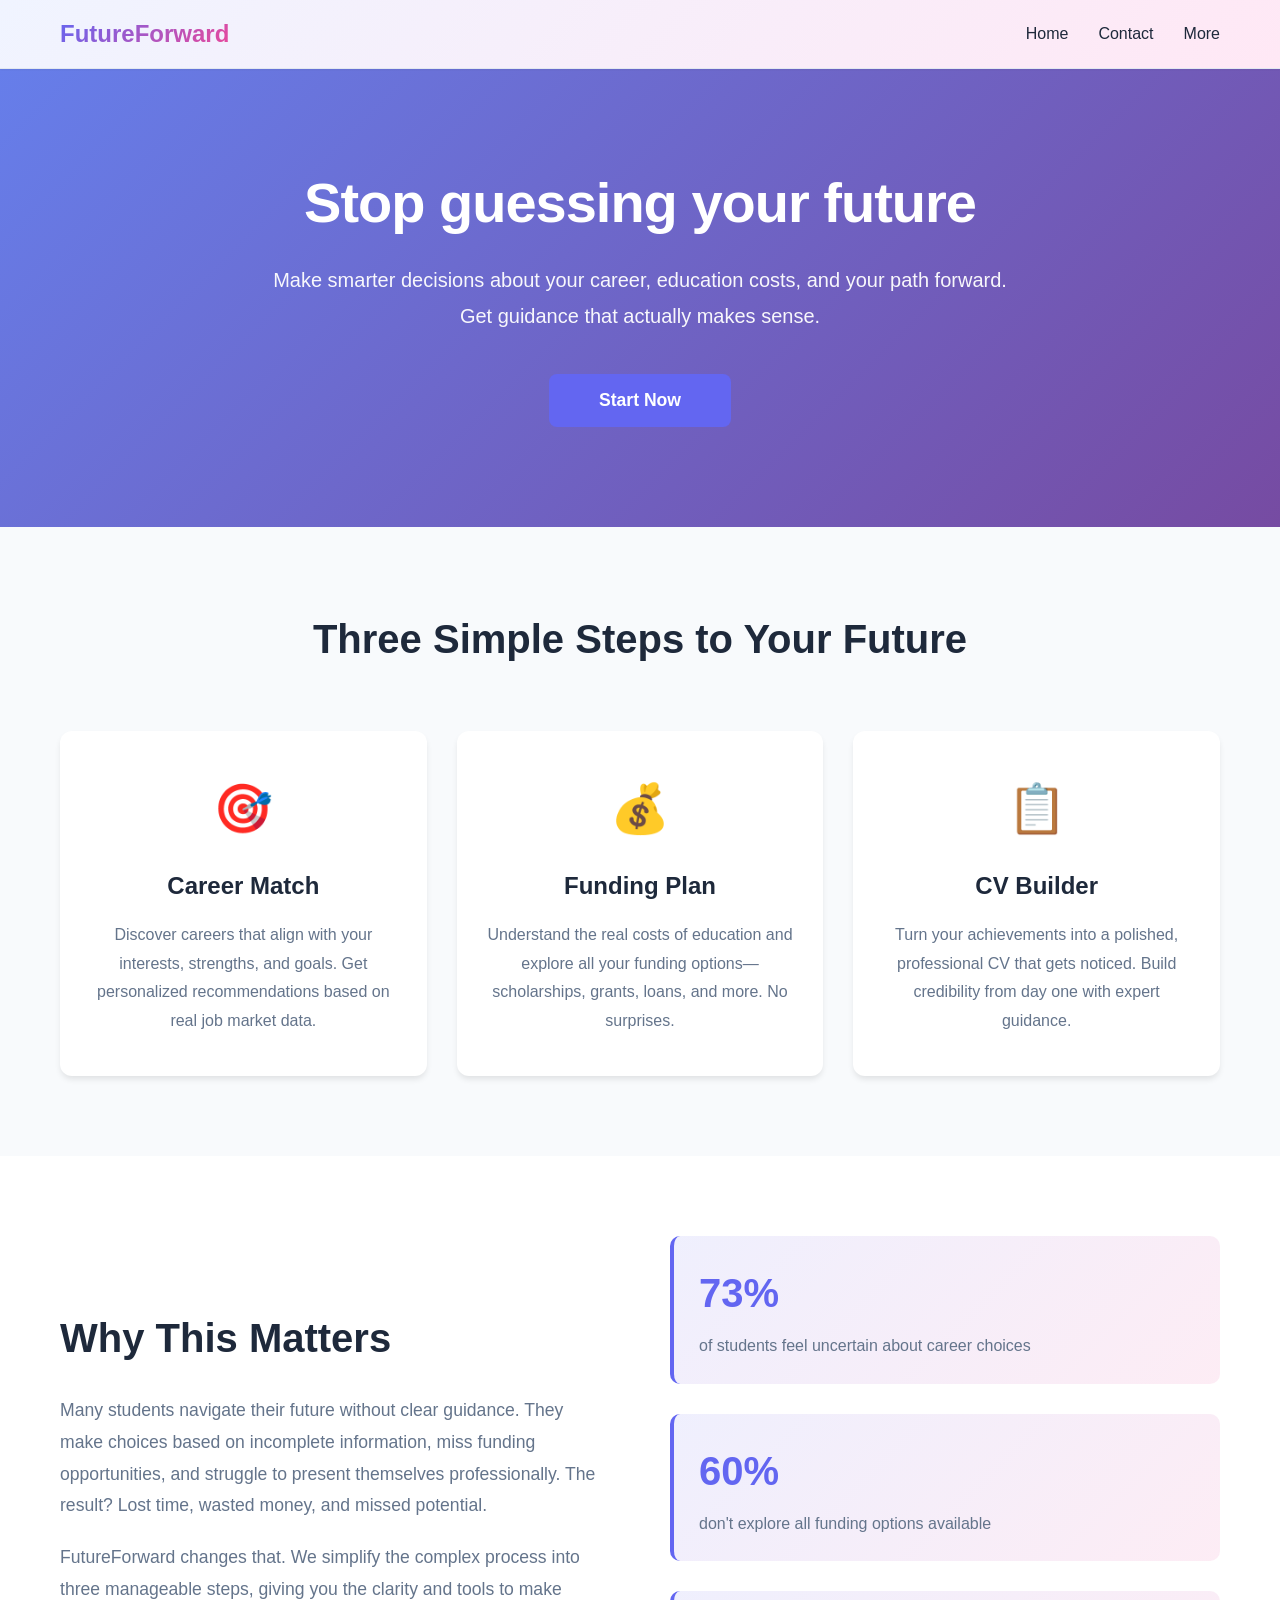
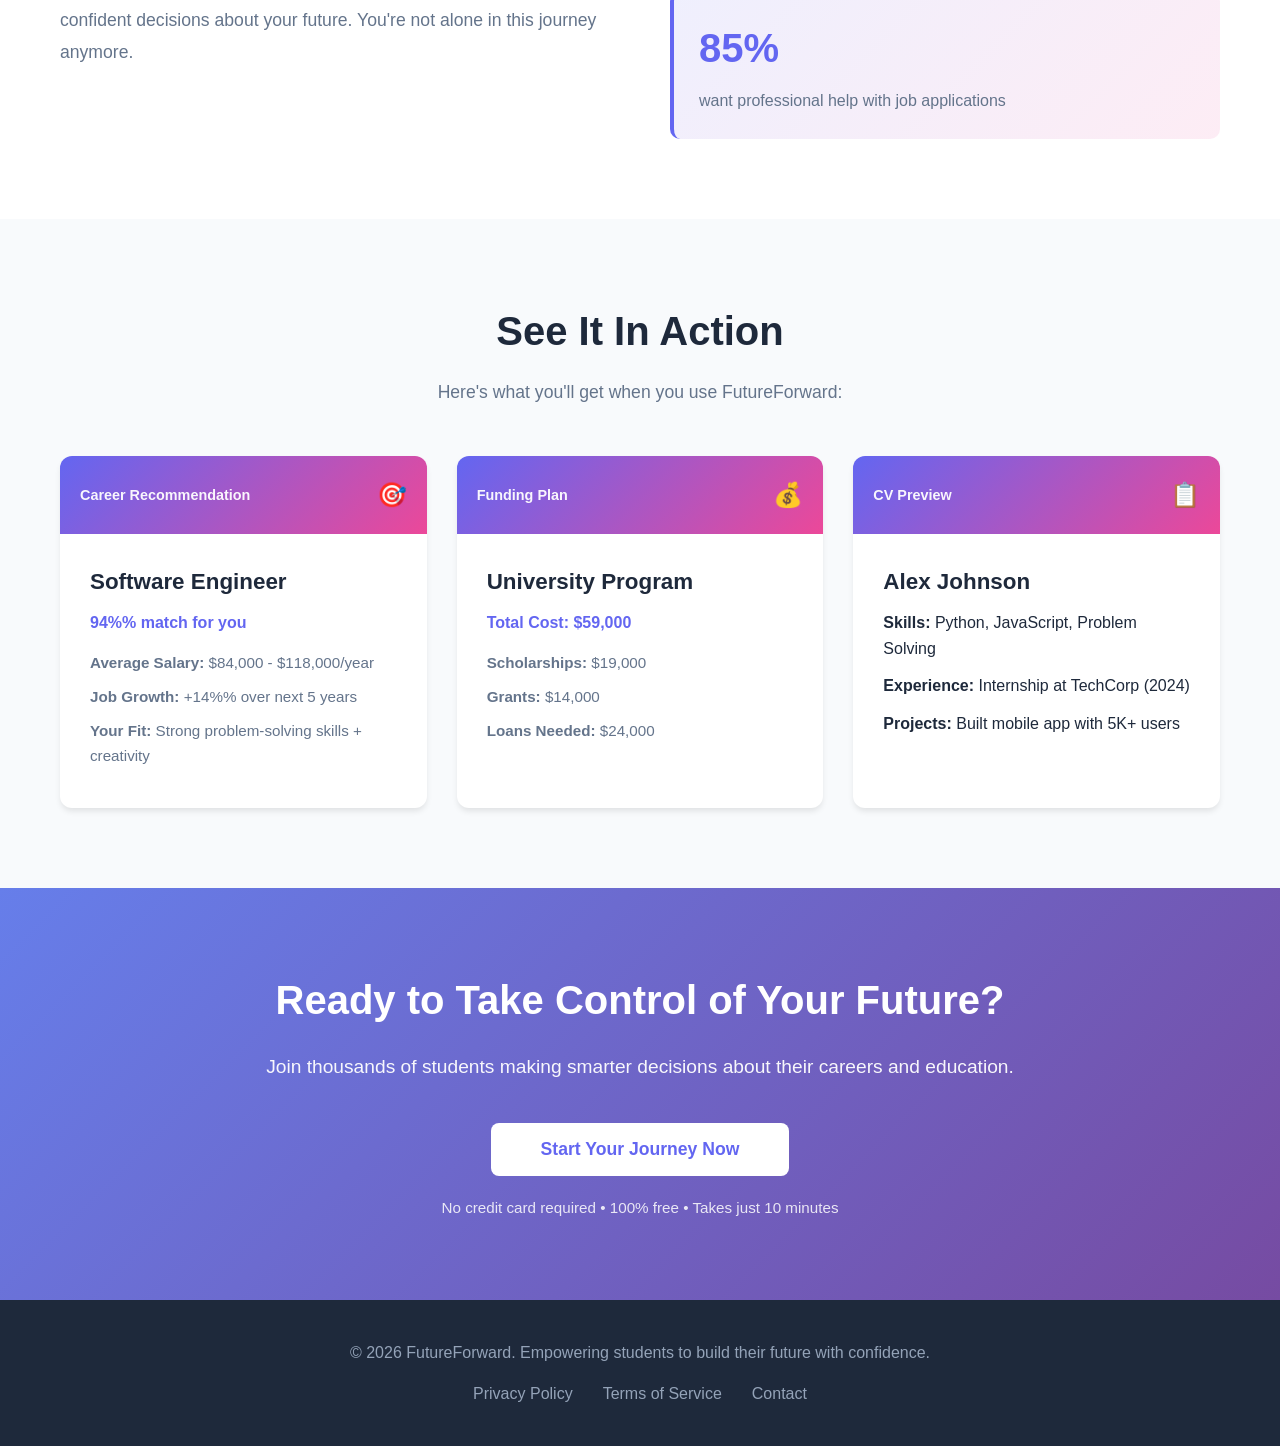
==== index.html @ 67ddbe56 "initial commit" ====
<!DOCTYPE html>
<html lang="en">
<head>
    <meta charset="UTF-8">
    <meta name="viewport" content="width=device-width, initial-scale=1.0">
    <title>FutureForward - Your Path to Success</title>
    <link rel="stylesheet" href="style.css">
</head>
<body>
    <!-- Navigation -->
    <nav class="navbar">
        <div class="container">
            <div class="logo"><a href="index.html" style="text-decoration: none; color: inherit;">FutureForward</a></div>
            <ul class="nav-links">
                <li><a href="index.html">Home</a></li>
                <li><a href="contact.html">Contact</a></li>
                <li class="nav-dropdown">
                    <button class="dropdown-toggle">More</button>
                    <div class="dropdown-menu">
                        <a href="privacy.html">Privacy Policy</a>
                        <a href="terms.html">Terms of Service</a>
                    </div>
                </li>
            </ul>
        </div>
    </nav>

    <!-- Hero Section -->
    <section class="hero">
        <div class="container hero-content">
            <h1 class="headline">Stop guessing your future</h1>
            <p class="subheadline">Make smarter decisions about your career, education costs, and your path forward. Get guidance that actually makes sense.</p>
            <button class="btn btn-primary btn-large" onclick="window.location.href='app.html'">Start Now</button>
        </div>
    </section>

    <!-- Features Section -->
    <section id="features" class="features">
        <div class="container">
            <h2>Three Simple Steps to Your Future</h2>
            <div class="features-grid">
                <!-- Career Match -->
                <div class="feature-card">
                    <div class="feature-icon">🎯</div>
                    <h3>Career Match</h3>
                    <p>Discover careers that align with your interests, strengths, and goals. Get personalized recommendations based on real job market data.</p>
                </div>

                <!-- Funding Plan -->
                <div class="feature-card">
                    <div class="feature-icon">💰</div>
                    <h3>Funding Plan</h3>
                    <p>Understand the real costs of education and explore all your funding options—scholarships, grants, loans, and more. No surprises.</p>
                </div>

                <!-- CV Builder -->
                <div class="feature-card">
                    <div class="feature-icon">📋</div>
                    <h3>CV Builder</h3>
                    <p>Turn your achievements into a polished, professional CV that gets noticed. Build credibility from day one with expert guidance.</p>
                </div>
            </div>
        </div>
    </section>

    <!-- Why It Matters Section -->
    <section class="why-matters">
        <div class="container">
            <div class="why-content">
                <h2>Why This Matters</h2>
                <p class="why-description">Many students navigate their future without clear guidance. They make choices based on incomplete information, miss funding opportunities, and struggle to present themselves professionally. The result? Lost time, wasted money, and missed potential.</p>
                <p class="why-solution">FutureForward changes that. We simplify the complex process into three manageable steps, giving you the clarity and tools to make confident decisions about your future. You're not alone in this journey anymore.</p>
            </div>
            <div class="why-stats">
                <div class="stat">
                    <div class="stat-number" data-target="73">0%</div>
                    <div class="stat-label">of students feel uncertain about career choices</div>
                </div>
                <div class="stat">
                    <div class="stat-number" data-target="60">0%</div>
                    <div class="stat-label">don't explore all funding options available</div>
                </div>
                <div class="stat">
                    <div class="stat-number" data-target="85">0%</div>
                    <div class="stat-label">want professional help with job applications</div>
                </div>
            </div>
        </div>
    </section>

    <!-- Demo Section -->
    <section id="demo" class="demo">
        <div class="container">
            <h2>See It In Action</h2>
            <p class="demo-intro">Here's what you'll get when you use FutureForward:</p>
            
            <div class="demo-grid">
                <!-- Career Demo -->
                <div class="demo-card">
                    <div class="demo-header">
                        <span class="demo-label">Career Recommendation</span>
                        <span class="demo-icon">🎯</span>
                    </div>
                    <div class="demo-content">
                        <h4>Software Engineer</h4>
                        <p class="demo-match"><span class="counter" data-target="95" data-type="percent">0</span>% match for you</p>
                        <div class="demo-details">
                            <p><strong>Average Salary:</strong> $<span class="counter" data-target="85" data-type="currency">0</span>,000 - $<span class="counter" data-target="120" data-type="currency">0</span>,000/year</p>
                            <p><strong>Job Growth:</strong> +<span class="counter" data-target="15" data-type="percent">0</span>% over next 5 years</p>
                            <p><strong>Your Fit:</strong> Strong problem-solving skills + creativity</p>
                        </div>
                    </div>
                </div>

                <!-- Funding Demo -->
                <div class="demo-card">
                    <div class="demo-header">
                        <span class="demo-label">Funding Plan</span>
                        <span class="demo-icon">💰</span>
                    </div>
                    <div class="demo-content">
                        <h4>University Program</h4>
                        <p class="demo-cost">Total Cost: $<span class="counter" data-target="60" data-type="currency-k">0</span>,000</p>
                        <div class="demo-details">
                            <p><strong>Scholarships:</strong> $<span class="counter" data-target="20" data-type="currency-k">0</span>,000</p>
                            <p><strong>Grants:</strong> $<span class="counter" data-target="15" data-type="currency-k">0</span>,000</p>
                            <p><strong>Loans Needed:</strong> $<span class="counter" data-target="25" data-type="currency-k">0</span>,000</p>
                        </div>
                    </div>
                </div>

                <!-- CV Demo -->
                <div class="demo-card">
                    <div class="demo-header">
                        <span class="demo-label">CV Preview</span>
                        <span class="demo-icon">📋</span>
                    </div>
                    <div class="demo-content">
                        <h4 class="cv-name">Alex Johnson</h4>
                        <p class="cv-section"><strong>Skills:</strong> Python, JavaScript, Problem Solving</p>
                        <p class="cv-section"><strong>Experience:</strong> Internship at TechCorp (2024)</p>
                        <p class="cv-section"><strong>Projects:</strong> Built mobile app with 5K+ users</p>
                    </div>
                </div>
            </div>
        </div>
    </section>

    <!-- Final CTA Section -->
    <section id="cta" class="final-cta">
        <div class="container">
            <h2>Ready to Take Control of Your Future?</h2>
            <p>Join thousands of students making smarter decisions about their careers and education.</p>
            <button class="btn btn-primary btn-large" onclick="window.location.href='app.html'">Start Your Journey Now</button>
            <p class="cta-subtext">No credit card required • 100% free • Takes just 10 minutes</p>
        </div>
    </section>

    <!-- Footer -->
    <footer class="footer">
        <div class="container">
            <p>&copy; 2026 FutureForward. Empowering students to build their future with confidence.</p>
            <div class="footer-links">
                <a href="privacy.html">Privacy Policy</a>
                <a href="terms.html">Terms of Service</a>
                <a href="contact.html">Contact</a>
            </div>
        </div>
    </footer>

    <script src="script.js"></script>
</body>
</html>
---- style.css ----
/* ============================================
   VARIABLES & GLOBAL STYLES
   ============================================ */

:root {
    --primary-color: #6366f1;
    --primary-dark: #4f46e5;
    --secondary-color: #ec4899;
    --accent-color: #f59e0b;
    --background-light: #f8fafc;
    --background-white: #ffffff;
    --text-dark: #1e293b;
    --text-gray: #64748b;
    --text-light: #94a3b8;
    --border-color: #e2e8f0;
    --shadow-sm: 0 1px 2px 0 rgba(0, 0, 0, 0.05);
    --shadow-md: 0 4px 6px -1px rgba(0, 0, 0, 0.1);
    --shadow-lg: 0 10px 15px -3px rgba(0, 0, 0, 0.1);
    --transition: all 0.3s cubic-bezier(0.4, 0, 0.2, 1);
}

* {
    margin: 0;
    padding: 0;
    box-sizing: border-box;
}

html {
    scroll-behavior: smooth;
}

body {
    font-family: 'Segoe UI', Tahoma, Geneva, Verdana, sans-serif;
    background-color: var(--background-white);
    color: var(--text-dark);
    line-height: 1.6;
    font-size: 16px;
}

/* ============================================
   CONTAINER
   ============================================ */

.container {
    max-width: 1200px;
    margin: 0 auto;
    padding: 0 20px;
}

/* ============================================
   NAVIGATION BAR
   ============================================ */

.navbar {
    position: sticky;
    top: 0;
    background: linear-gradient(135deg, #f0f4ff 0%, #ffe8f5 100%);
    border-bottom: 1px solid var(--border-color);
    box-shadow: var(--shadow-sm);
    z-index: 100;
}

.navbar .container {
    display: flex;
    justify-content: space-between;
    align-items: center;
    padding: 15px 20px;
}

.logo {
    font-size: 24px;
    font-weight: 700;
    background: linear-gradient(135deg, var(--primary-color), var(--secondary-color));
    -webkit-background-clip: text;
    -webkit-text-fill-color: transparent;
    background-clip: text;
}

.logo a {
    text-decoration: none;
    color: inherit;
}

.nav-links {
    display: flex;
    list-style: none;
    gap: 30px;
    align-items: center;
}

.nav-links a {
    text-decoration: none;
    color: var(--text-dark);
    font-weight: 500;
    transition: var(--transition);
}

.nav-links a:hover {
    color: var(--primary-color);
}

.nav-dropdown {
    position: relative;
}

.dropdown-toggle {
    background: none;
    border: none;
    color: var(--text-dark);
    font-weight: 500;
    cursor: pointer;
    font-size: 1rem;
    padding: 0;
    transition: var(--transition);
    font-family: inherit;
    text-decoration: none;
}

.dropdown-toggle:hover {
    color: var(--primary-color);
}

.dropdown-menu {
    position: absolute;
    top: 100%;
    left: 50%;
    transform: translateX(-50%) translateY(0);
    background: var(--background-white);
    border: 1px solid var(--border-color);
    border-radius: 8px;
    box-shadow: var(--shadow-lg);
    min-width: 200px;
    opacity: 0;
    visibility: hidden;
    transform: translateX(-50%) translateY(-10px);
    transition: var(--transition);
    z-index: 1000;
    margin-top: 8px;
}

.nav-dropdown.active .dropdown-menu {
    opacity: 1;
    visibility: visible;
    transform: translateX(-50%) translateY(0);
}

.dropdown-menu a {
    display: block;
    padding: 12px 20px;
    color: var(--text-dark);
    text-decoration: none;
    transition: var(--transition);
    border-bottom: 1px solid var(--border-color);
}

.dropdown-menu a:last-child {
    border-bottom: none;
}

.dropdown-menu a:hover {
    background-color: var(--background-light);
    color: var(--primary-color);
    padding-left: 24px;
}

@media (max-width: 768px) {
    .dropdown-menu {
        min-width: 180px;
    }
}

.nav-cta {
    background-color: var(--primary-color) !important;
    color: white !important;
    padding: 8px 20px !important;
    border-radius: 6px;
    font-weight: 600;
}

.nav-cta:hover {
    background-color: var(--primary-dark) !important;
    color: white !important;
}

@media (max-width: 768px) {
    .nav-links {
        gap: 15px;
    }

    .nav-links a {
        font-size: 14px;
    }
}

/* ============================================
   HERO SECTION
   ============================================ */

.hero {
    background: linear-gradient(135deg, #667eea 0%, #764ba2 100%);
    color: white;
    padding: 100px 20px;
    text-align: center;
}

.hero-content {
    max-width: 800px;
    margin: 0 auto;
}

.headline {
    font-size: 3.5rem;
    font-weight: 800;
    line-height: 1.2;
    margin-bottom: 25px;
    letter-spacing: -1px;
}

.subheadline {
    font-size: 1.25rem;
    line-height: 1.8;
    margin-bottom: 40px;
    opacity: 0.95;
}

@media (max-width: 768px) {
    .hero {
        padding: 60px 20px;
    }

    .headline {
        font-size: 2.5rem;
    }

    .subheadline {
        font-size: 1.1rem;
    }
}

/* ============================================
   BUTTONS
   ============================================ */

.btn {
    display: inline-block;
    padding: 12px 30px;
    border: none;
    border-radius: 8px;
    font-size: 1rem;
    font-weight: 600;
    cursor: pointer;
    transition: var(--transition);
    text-decoration: none;
}

.btn-primary {
    background-color: var(--primary-color);
    color: white;
}

.btn-primary:hover {
    background-color: var(--primary-dark);
    transform: translateY(-2px);
    box-shadow: var(--shadow-lg);
}

.btn-large {
    padding: 16px 50px;
    font-size: 1.1rem;
}

/* ============================================
   FEATURES SECTION
   ============================================ */

.features {
    padding: 80px 20px;
    background-color: var(--background-light);
}

.features h2 {
    font-size: 2.5rem;
    text-align: center;
    margin-bottom: 60px;
    color: var(--text-dark);
}

.features-grid {
    display: grid;
    grid-template-columns: repeat(auto-fit, minmax(320px, 1fr));
    gap: 30px;
}

.feature-card {
    background: var(--background-white);
    padding: 40px 30px;
    border-radius: 12px;
    box-shadow: var(--shadow-md);
    text-align: center;
    transition: var(--transition);
}

.feature-card:hover {
    transform: translateY(-8px);
    box-shadow: var(--shadow-lg);
}

.feature-icon {
    font-size: 3rem;
    margin-bottom: 20px;
    display: block;
}

.feature-card h3 {
    font-size: 1.5rem;
    margin-bottom: 15px;
    color: var(--text-dark);
}

.feature-card p {
    color: var(--text-gray);
    line-height: 1.8;
    font-size: 1rem;
}

@media (max-width: 768px) {
    .features h2 {
        font-size: 2rem;
    }

    .features-grid {
        gap: 20px;
    }

    .feature-card {
        padding: 30px 20px;
    }
}

/* ============================================
   WHY IT MATTERS SECTION
   ============================================ */

.why-matters {
    padding: 80px 20px;
    background-color: var(--background-white);
}

.why-matters .container {
    display: grid;
    grid-template-columns: 1fr 1fr;
    gap: 60px;
    align-items: center;
}

.why-matters h2 {
    font-size: 2.5rem;
    margin-bottom: 25px;
    color: var(--text-dark);
}

.why-description {
    font-size: 1.1rem;
    color: var(--text-gray);
    line-height: 1.8;
    margin-bottom: 20px;
}

.why-solution {
    font-size: 1.1rem;
    color: var(--text-gray);
    line-height: 1.8;
    margin-bottom: 0;
}

.why-stats {
    display: grid;
    gap: 30px;
}

.stat {
    padding: 25px;
    background: linear-gradient(135deg, rgba(99, 102, 241, 0.1), rgba(236, 72, 153, 0.1));
    border-radius: 10px;
    border-left: 4px solid var(--primary-color);
}

.stat-number {
    display: block;
    font-size: 2.5rem;
    font-weight: 800;
    color: var(--primary-color);
    margin-bottom: 8px;
}

.stat-label {
    display: block;
    font-size: 1rem;
    color: var(--text-gray);
}

@media (max-width: 768px) {
    .why-matters .container {
        grid-template-columns: 1fr;
        gap: 40px;
    }

    .why-matters h2 {
        font-size: 2rem;
    }

    .why-description,
    .why-solution {
        font-size: 1rem;
    }
}

/* ============================================
   DEMO SECTION
   ============================================ */

.demo {
    padding: 80px 20px;
    background-color: var(--background-light);
}

.demo h2 {
    font-size: 2.5rem;
    text-align: center;
    margin-bottom: 15px;
    color: var(--text-dark);
}

.demo-intro {
    text-align: center;
    color: var(--text-gray);
    font-size: 1.1rem;
    margin-bottom: 50px;
}

.demo-grid {
    display: grid;
    grid-template-columns: repeat(auto-fit, minmax(300px, 1fr));
    gap: 30px;
    margin-top: 40px;
}

.demo-card {
    background: var(--background-white);
    border-radius: 12px;
    overflow: hidden;
    box-shadow: var(--shadow-md);
    transition: var(--transition);
}

.demo-card:hover {
    transform: translateY(-8px);
    box-shadow: var(--shadow-lg);
}

.demo-header {
    background: linear-gradient(135deg, var(--primary-color), var(--secondary-color));
    color: white;
    padding: 20px;
    display: flex;
    justify-content: space-between;
    align-items: center;
}

.demo-label {
    font-weight: 600;
    font-size: 0.9rem;
    opacity: 0.95;
}

.demo-icon {
    font-size: 1.5rem;
}

.demo-content {
    padding: 30px;
}

.demo-content h4 {
    font-size: 1.4rem;
    margin-bottom: 10px;
    color: var(--text-dark);
}

.demo-match,
.demo-cost {
    color: var(--primary-color);
    font-weight: 600;
    margin-bottom: 15px;
    font-size: 1rem;
}

.demo-details p {
    color: var(--text-gray);
    margin-bottom: 10px;
    font-size: 0.95rem;
    line-height: 1.6;
}

.cv-name {
    font-size: 1.3rem;
    margin-bottom: 15px;
}

.cv-section {
    margin-bottom: 12px;
}

@media (max-width: 768px) {
    .demo h2 {
        font-size: 2rem;
    }

    .demo-grid {
        gap: 20px;
    }

    .demo-content {
        padding: 20px;
    }
}

/* ============================================
   FINAL CTA SECTION
   ============================================ */

.final-cta {
    background: linear-gradient(135deg, #667eea 0%, #764ba2 100%);
    color: white;
    padding: 80px 20px;
    text-align: center;
}

.final-cta h2 {
    font-size: 2.5rem;
    margin-bottom: 20px;
    font-weight: 800;
}

.final-cta > .container > p:not(.cta-subtext) {
    font-size: 1.2rem;
    margin-bottom: 40px;
    opacity: 0.95;
}

.cta-subtext {
    margin-top: 20px;
    opacity: 0.85;
    font-size: 0.95rem;
}

.final-cta .btn-primary {
    background-color: white;
    color: var(--primary-color);
}

.final-cta .btn-primary:hover {
    background-color: var(--background-light);
    transform: translateY(-2px);
    box-shadow: var(--shadow-lg);
}

@media (max-width: 768px) {
    .final-cta {
        padding: 60px 20px;
    }

    .final-cta h2 {
        font-size: 2rem;
    }

    .final-cta > .container > p:not(.cta-subtext) {
        font-size: 1.1rem;
    }
}

/* ============================================
   FOOTER
   ============================================ */

.footer {
    background-color: var(--text-dark);
    color: var(--text-light);
    padding: 40px 20px;
    text-align: center;
}

.footer p {
    margin-bottom: 15px;
}

.footer-links {
    display: flex;
    justify-content: center;
    gap: 30px;
    flex-wrap: wrap;
}

.footer-links a {
    color: var(--text-light);
    text-decoration: none;
    transition: var(--transition);
}

.footer-links a:hover {
    color: var(--primary-color);
}

@media (max-width: 768px) {
    .footer-links {
        gap: 15px;
        font-size: 0.9rem;
    }
}

/* ============================================
   POLICY SECTIONS (PRIVACY, TERMS, CONTACT)
   ============================================ */

.policy-section {
    padding: 80px 20px;
    background-color: var(--background-white);
    border-bottom: 1px solid var(--border-color);
}

.policy-section:nth-child(odd) {
    background-color: var(--background-light);
}

.policy-section h2 {
    font-size: 2.5rem;
    margin-bottom: 40px;
    color: var(--text-dark);
}

.policy-content h3 {
    font-size: 1.5rem;
    margin-top: 30px;
    margin-bottom: 15px;
    color: var(--primary-color);
}

.policy-content h4 {
    font-size: 1.2rem;
    margin-top: 25px;
    margin-bottom: 12px;
    color: var(--text-dark);
}

.policy-content p {
    color: var(--text-gray);
    line-height: 1.8;
    margin-bottom: 15px;
    font-size: 1rem;
}

.policy-content ul {
    list-style: none;
    margin-left: 20px;
    margin-bottom: 15px;
}

.policy-content li {
    color: var(--text-gray);
    margin-bottom: 10px;
    padding-left: 25px;
    position: relative;
    line-height: 1.6;
}

.policy-content li:before {
    content: "✓";
    position: absolute;
    left: 0;
    color: var(--primary-color);
    font-weight: bold;
}

.contact-methods {
    display: grid;
    grid-template-columns: repeat(auto-fit, minmax(250px, 1fr));
    gap: 30px;
    margin: 30px 0;
}

.contact-method {
    padding: 25px;
    background: linear-gradient(135deg, rgba(99, 102, 241, 0.1), rgba(236, 72, 153, 0.1));
    border-radius: 10px;
    border-left: 4px solid var(--primary-color);
}

.contact-method h4 {
    margin-top: 0;
}

.contact-method a {
    color: var(--primary-color);
    text-decoration: none;
    font-weight: 600;
    transition: var(--transition);
}

.contact-method a:hover {
    text-decoration: underline;
}

@media (max-width: 768px) {
    .policy-section {
        padding: 60px 20px;
    }

    .policy-section h2 {
        font-size: 2rem;
    }

    .policy-content h3 {
        font-size: 1.3rem;
    }

    .contact-methods {
        grid-template-columns: 1fr;
    }
}

/* ============================================
   RESPONSIVE UTILITIES
   ============================================ */

@media (max-width: 480px) {
    .container {
        padding: 0 15px;
    }

    .headline {
        font-size: 2rem;
    }

    .btn-large {
        padding: 12px 30px;
        font-size: 1rem;
    }

    .nav-links {
        gap: 10px;
    }
}

/* ============================================
   ACCESSIBILITY
   ============================================ */

@media (prefers-reduced-motion: reduce) {
    * {
        animation-duration: 0.01ms !important;
        animation-iteration-count: 1 !important;
        transition-duration: 0.01ms !important;
    }
}

@media (prefers-color-scheme: dark) {
    :root {
        --background-light: #1e293b;
        --background-white: #0f172a;
        --text-dark: #f1f5f9;
        --text-gray: #cbd5e1;
        --text-light: #94a3b8;
        --border-color: #334155;
    }

    .navbar {
        border-bottom-color: var(--border-color);
    }

    .feature-card,
    .demo-card {
        background: #1e293b;
    }
}

/* ============================================
   ASSESSMENT APP STYLES
   ============================================ */

.assessment-section {
    padding: 60px 20px;
    background-color: var(--background-light);
    min-height: 100vh;
}

.assessment-content {
    max-width: 800px;
    margin: 0 auto;
    background: var(--background-white);
    padding: 40px;
    border-radius: 12px;
    box-shadow: var(--shadow-lg);
}

.progress-bar {
    height: 8px;
    background-color: var(--border-color);
    border-radius: 4px;
    margin-bottom: 40px;
    overflow: hidden;
}

#progressFill {
    height: 100%;
    background: linear-gradient(90deg, var(--primary-color), var(--secondary-color));
    width: 33.33%;
    transition: width 0.3s ease;
}

.step {
    display: none;
    animation: fadeIn 0.3s ease;
}

.step.active {
    display: block;
}

@keyframes fadeIn {
    from {
        opacity: 0;
        transform: translateY(10px);
    }
    to {
        opacity: 1;
        transform: translateY(0);
    }
}

.step-header {
    margin-bottom: 30px;
}

.step-header h2 {
    font-size: 2rem;
    color: var(--text-dark);
    margin-bottom: 10px;
}

.step-header p {
    color: var(--text-gray);
    font-size: 1.05rem;
}

.form-group {
    margin-bottom: 30px;
}

.form-group label {
    display: block;
    font-weight: 600;
    color: var(--text-dark);
    margin-bottom: 12px;
    font-size: 1.05rem;
}

.radio-group {
    display: flex;
    flex-direction: column;
    gap: 12px;
}

.radio-option {
    display: flex;
    align-items: center;
    padding: 12px 15px;
    border: 2px solid var(--border-color);
    border-radius: 8px;
    cursor: pointer;
    transition: var(--transition);
    background-color: var(--background-white);
    font-weight: 500;
    color: var(--text-dark);
}

.radio-option:hover {
    border-color: var(--primary-color);
    background-color: rgba(99, 102, 241, 0.05);
}

.radio-option input[type="radio"] {
    margin-right: 12px;
    cursor: pointer;
    flex-shrink: 0;
    width: 18px;
    height: 18px;
    accent-color: var(--primary-color);
}

.radio-option input[type="radio"]:checked + label,
.radio-option input[type="radio"]:checked {
    /* Just the radio gets styled, not duplicating label */
}

.radio-option input[type="radio"]:checked ~ * {
    color: var(--primary-color);
}

.radio-option:has(input[type="radio"]:checked) {
    border-color: var(--primary-color);
    background-color: rgba(99, 102, 241, 0.1);
    color: var(--primary-color);
}

input[type="text"],
input[type="email"],
input[type="number"],
textarea,
select {
    width: 100%;
    padding: 12px 15px;
    border: 2px solid var(--border-color);
    border-radius: 8px;
    font-size: 1rem;
    font-family: inherit;
    transition: var(--transition);
    background-color: var(--background-white);
    color: var(--text-dark);
}

input[type="text"]:focus,
input[type="email"]:focus,
input[type="number"]:focus,
textarea:focus,
select:focus {
    outline: none;
    border-color: var(--primary-color);
    box-shadow: 0 0 0 3px rgba(99, 102, 241, 0.1);
}

textarea {
    resize: vertical;
    min-height: 120px;
}

.form-buttons {
    display: flex;
    gap: 15px;
    margin-top: 40px;
    flex-wrap: wrap;
}

.btn-next,
.btn-back,
.btn-submit,
.btn-download,
.btn-start-over {
    flex: 1;
    min-width: 150px;
    padding: 14px 20px;
    border: none;
    border-radius: 8px;
    font-size: 1rem;
    font-weight: 600;
    cursor: pointer;
    transition: var(--transition);
}

.btn-next,
.btn-submit,
.btn-download {
    background-color: var(--primary-color);
    color: white;
}

.btn-next:hover,
.btn-submit:hover,
.btn-download:hover {
    background-color: var(--primary-dark);
    transform: translateY(-2px);
    box-shadow: var(--shadow-md);
}

.btn-back,
.btn-start-over {
    background-color: var(--background-light);
    color: var(--text-dark);
    border: 2px solid var(--border-color);
}

.btn-back:hover,
.btn-start-over:hover {
    background-color: var(--border-color);
    border-color: var(--primary-color);
    color: var(--primary-color);
}

/* ============================================
   RESULTS SECTION
   ============================================ */

#resultsSection {
    display: none;
    animation: fadeIn 0.3s ease;
}

#resultsSection.active {
    display: block;
}

.results-grid {
    display: grid;
    grid-template-columns: repeat(auto-fit, minmax(300px, 1fr));
    gap: 30px;
    margin: 40px 0;
}

.result-card {
    background: linear-gradient(135deg, rgba(99, 102, 241, 0.05), rgba(236, 72, 153, 0.05));
    padding: 25px;
    border-radius: 10px;
    border-left: 4px solid var(--primary-color);
}

.result-card h3 {
    color: var(--primary-color);
    font-size: 0.9rem;
    text-transform: uppercase;
    letter-spacing: 1px;
    margin-bottom: 10px;
    font-weight: 600;
}

.result-value {
    font-size: 1.8rem;
    font-weight: 800;
    color: var(--text-dark);
    margin-bottom: 5px;
}

.result-label {
    color: var(--text-gray);
    font-size: 0.95rem;
}

.cv-preview {
    background: linear-gradient(135deg, rgba(99, 102, 241, 0.1), rgba(236, 72, 153, 0.1));
    padding: 30px;
    border-radius: 10px;
    border: 2px solid var(--border-color);
    margin: 30px 0;
}

.cv-preview h4 {
    color: var(--primary-color);
    font-size: 0.9rem;
    text-transform: uppercase;
    letter-spacing: 1px;
    margin-bottom: 15px;
    font-weight: 600;
}

.cv-item {
    margin-bottom: 15px;
}

.cv-item-label {
    font-weight: 600;
    color: var(--text-dark);
    margin-bottom: 5px;
    font-size: 0.95rem;
}

.cv-item-value {
    color: var(--text-gray);
    line-height: 1.6;
}

@media (max-width: 768px) {
    .assessment-content {
        padding: 25px;
    }

    .step-header h2 {
        font-size: 1.5rem;
    }

    .form-buttons {
        flex-direction: column;
    }

    .btn-next,
    .btn-back,
    .btn-submit,
    .btn-download,
    .btn-start-over {
        width: 100%;
    }

    .results-grid {
        grid-template-columns: 1fr;
    }
}
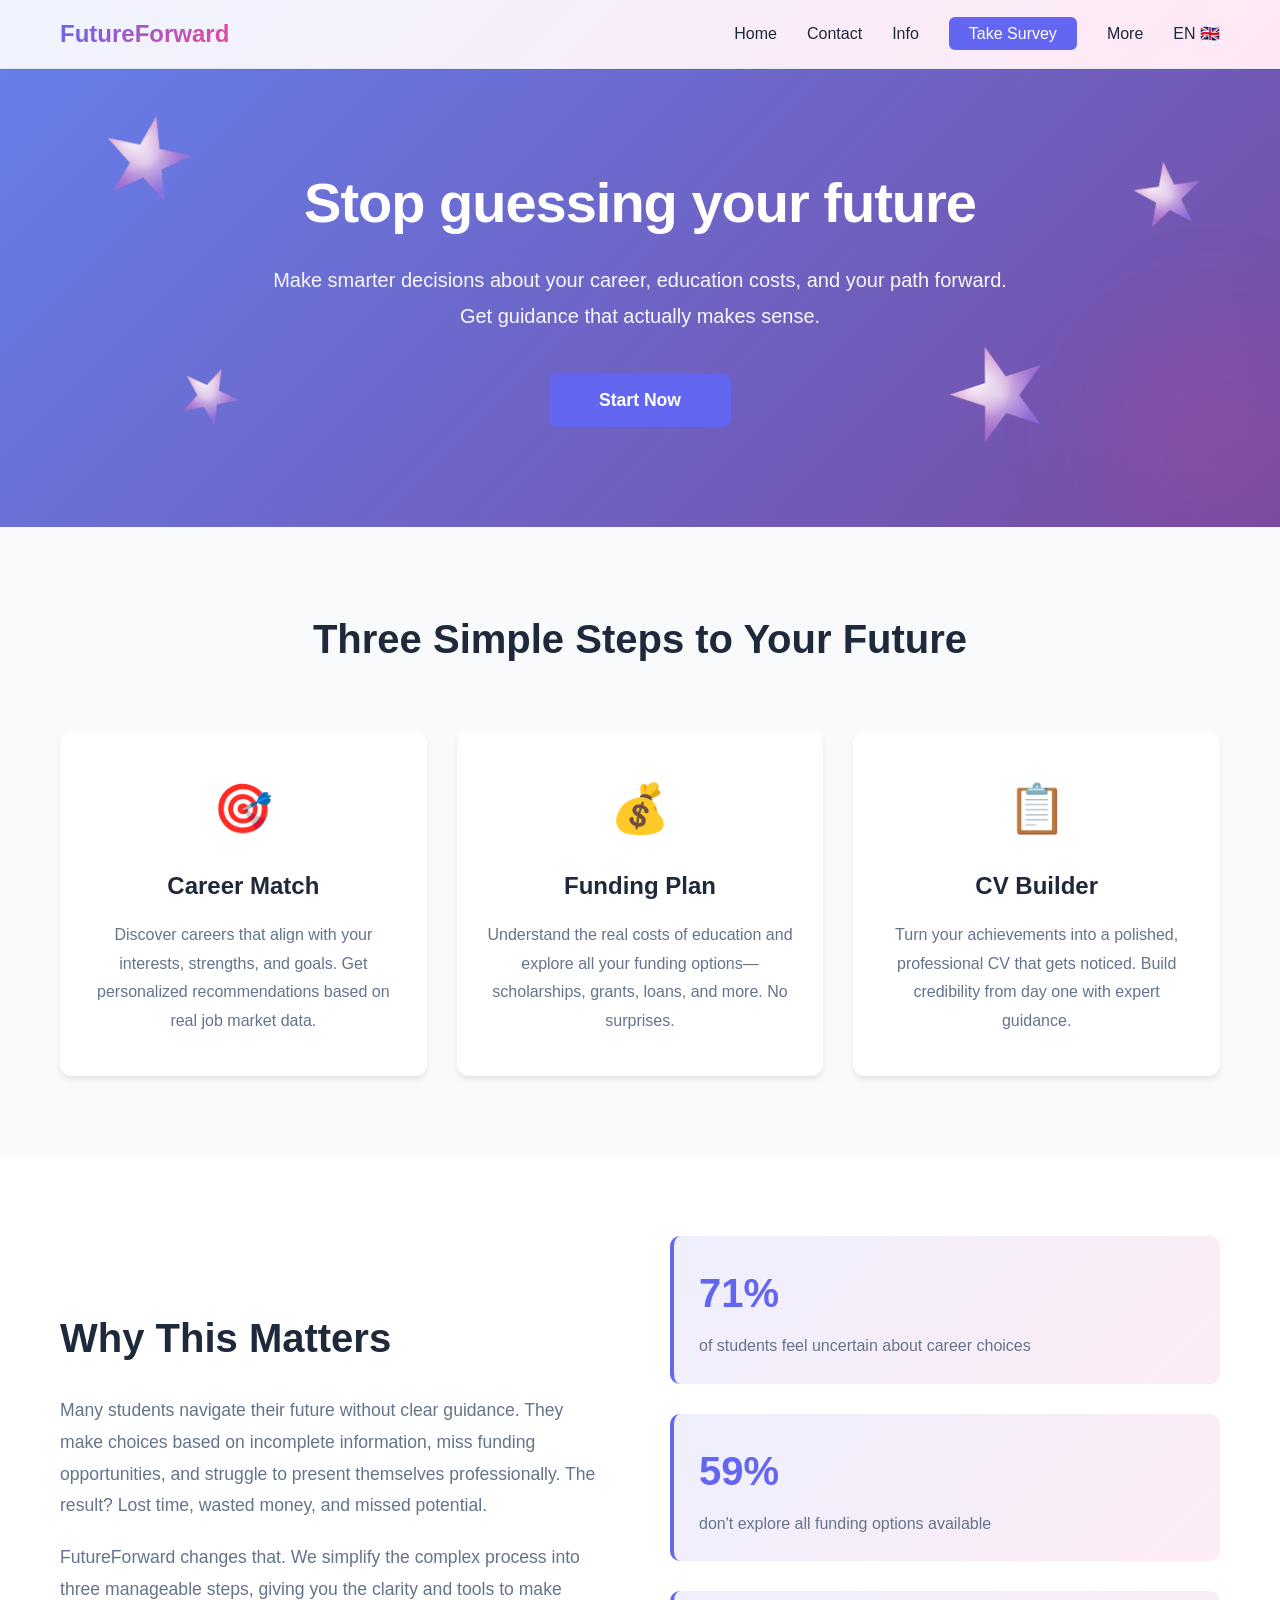
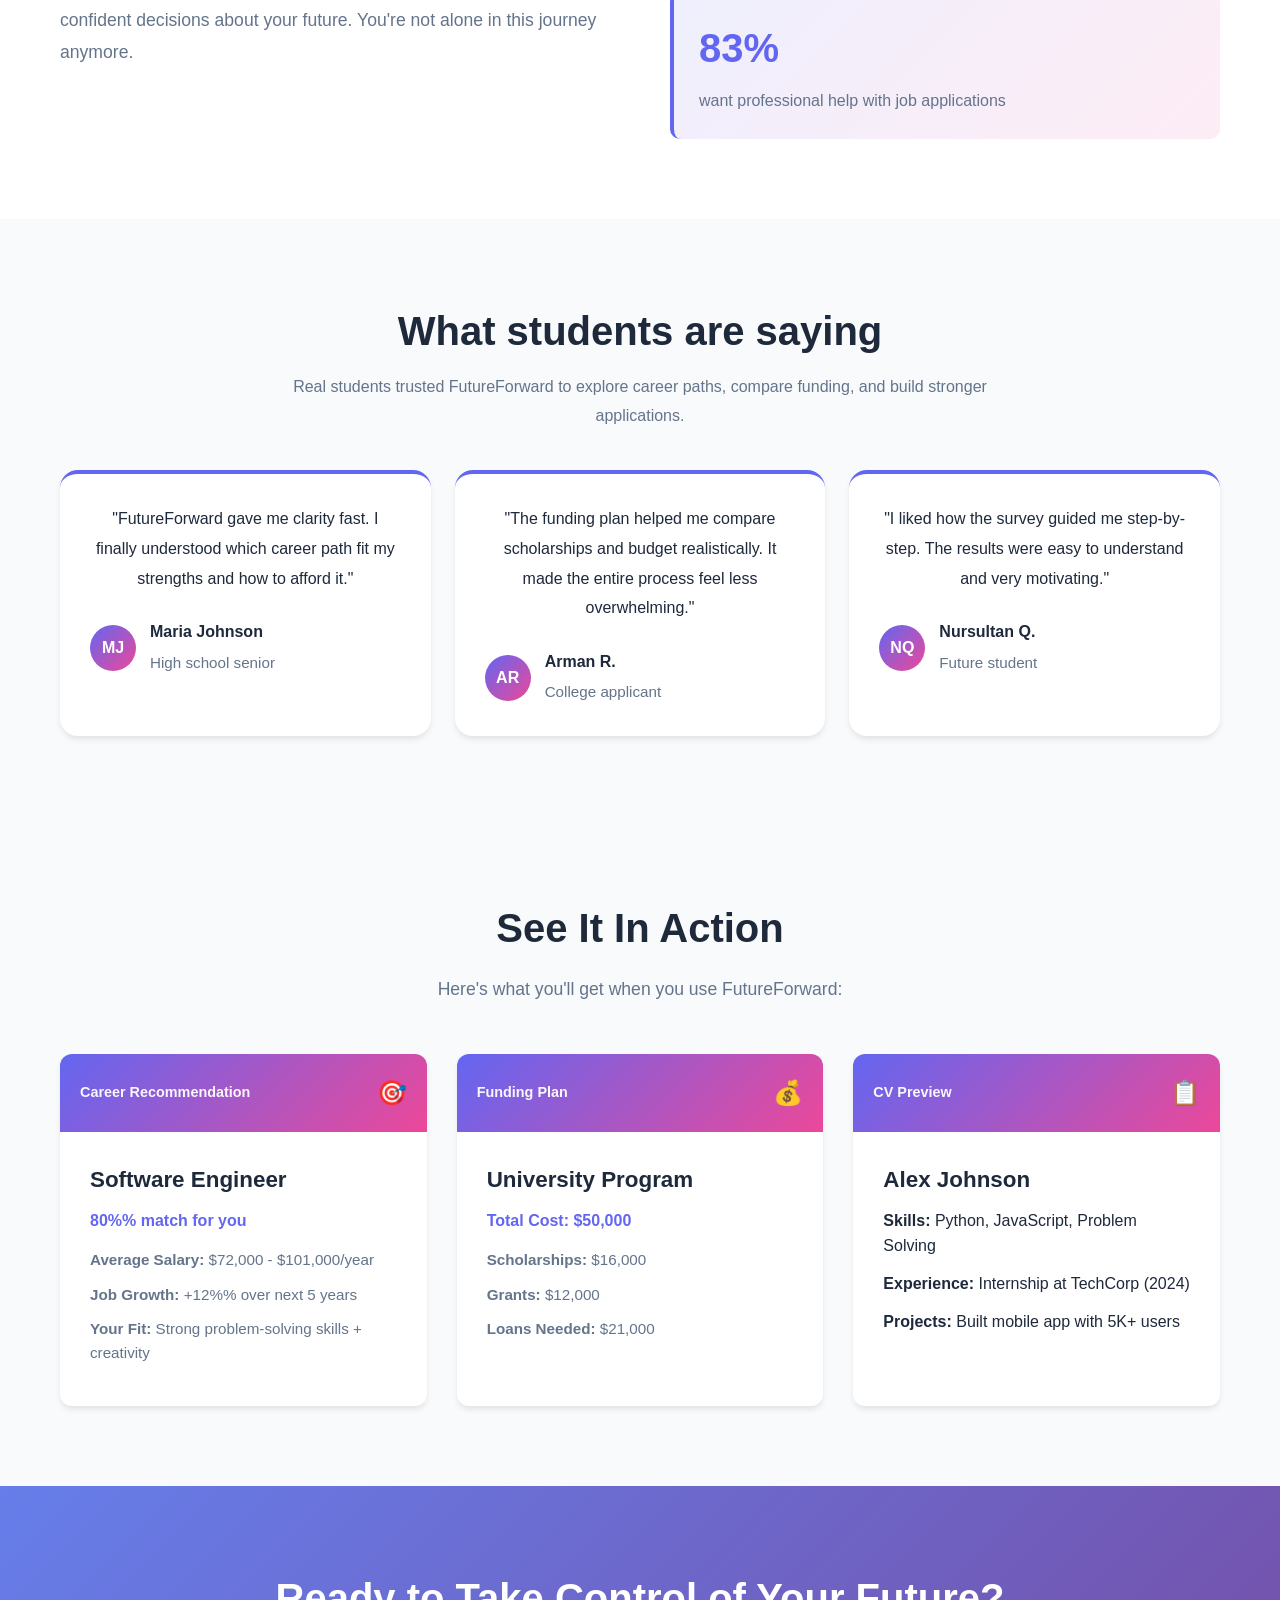
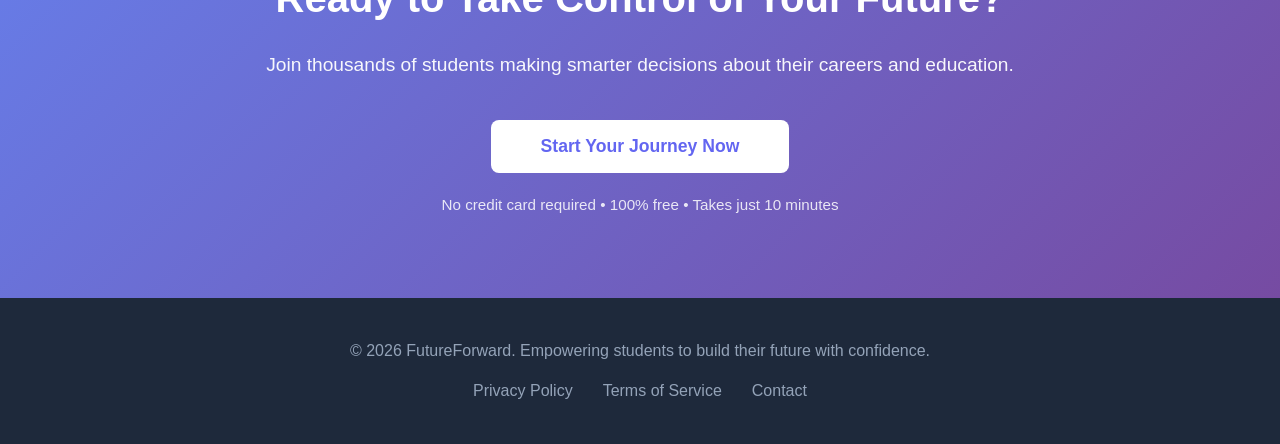
==== commit 49a23805: "a" ====
--- a/index.html
+++ b/index.html
@@ -12,13 +12,24 @@
         <div class="container">
             <div class="logo"><a href="index.html" style="text-decoration: none; color: inherit;">FutureForward</a></div>
             <ul class="nav-links">
-                <li><a href="index.html">Home</a></li>
-                <li><a href="contact.html">Contact</a></li>
+                <li><a href="index.html" data-translate="home">Home</a></li>
+                <li><a href="contact.html" data-translate="contact">Contact</a></li>
+                <li><a href="info.html" data-translate="info">Info</a></li>
+                <li><a href="app.html" class="nav-cta" data-translate="takeSurvey">Take Survey</a></li>
                 <li class="nav-dropdown">
                     <button class="dropdown-toggle">More</button>
                     <div class="dropdown-menu">
                         <a href="privacy.html">Privacy Policy</a>
+                        <a href="faq.html">FAQ</a>
                         <a href="terms.html">Terms of Service</a>
+                    </div>
+                </li>
+                <li class="nav-dropdown">
+                    <button class="dropdown-toggle" id="lang-toggle">EN</button>
+                    <div class="dropdown-menu">
+                        <a href="#" onclick="setLanguage('en')">English 🇬🇧</a>
+                        <a href="#" onclick="setLanguage('ru')">Русский 🇷🇺</a>
+                        <a href="#" onclick="setLanguage('kz')">Қазақша 🇰🇿</a>
                     </div>
                 </li>
             </ul>
@@ -28,36 +39,43 @@
     <!-- Hero Section -->
     <section class="hero">
         <div class="container hero-content">
-            <h1 class="headline">Stop guessing your future</h1>
-            <p class="subheadline">Make smarter decisions about your career, education costs, and your path forward. Get guidance that actually makes sense.</p>
-            <button class="btn btn-primary btn-large" onclick="window.location.href='app.html'">Start Now</button>
+            <h1 class="headline" data-translate="headline">Stop guessing your future</h1>
+            <p class="subheadline" data-translate="subheadline">Make smarter decisions about your career, education costs, and your path forward. Get guidance that actually makes sense.</p>
+            <button class="btn btn-primary btn-large" onclick="window.location.href='app.html'" data-translate="startNow">Start Now</button>
+        </div>
+        <div class="hero-shapes" aria-hidden="true">
+            <div class="hero-star hero-star-1" data-speed="0.08"></div>
+            <div class="hero-star hero-star-2" data-speed="0.10"></div>
+            <div class="hero-star hero-star-3" data-speed="0.04"></div>
+            <div class="hero-star hero-star-4" data-speed="0.16"></div>
+            <div class="hero-glow"></div>
         </div>
     </section>
 
     <!-- Features Section -->
     <section id="features" class="features">
         <div class="container">
-            <h2>Three Simple Steps to Your Future</h2>
+            <h2 data-translate="featuresTitle">Three Simple Steps to Your Future</h2>
             <div class="features-grid">
                 <!-- Career Match -->
                 <div class="feature-card">
                     <div class="feature-icon">🎯</div>
-                    <h3>Career Match</h3>
-                    <p>Discover careers that align with your interests, strengths, and goals. Get personalized recommendations based on real job market data.</p>
+                    <h3 data-translate="careerMatch">Career Match</h3>
+                    <p data-translate="careerMatchDesc">Discover careers that align with your interests, strengths, and goals. Get personalized recommendations based on real job market data.</p>
                 </div>
 
                 <!-- Funding Plan -->
                 <div class="feature-card">
                     <div class="feature-icon">💰</div>
-                    <h3>Funding Plan</h3>
-                    <p>Understand the real costs of education and explore all your funding options—scholarships, grants, loans, and more. No surprises.</p>
+                    <h3 data-translate="fundingPlan">Funding Plan</h3>
+                    <p data-translate="fundingPlanDesc">Understand the real costs of education and explore all your funding options—scholarships, grants, loans, and more. No surprises.</p>
                 </div>
 
                 <!-- CV Builder -->
                 <div class="feature-card">
                     <div class="feature-icon">📋</div>
-                    <h3>CV Builder</h3>
-                    <p>Turn your achievements into a polished, professional CV that gets noticed. Build credibility from day one with expert guidance.</p>
+                    <h3 data-translate="cvBuilder">CV Builder</h3>
+                    <p data-translate="cvBuilderDesc">Turn your achievements into a polished, professional CV that gets noticed. Build credibility from day one with expert guidance.</p>
                 </div>
             </div>
         </div>
@@ -67,22 +85,62 @@
     <section class="why-matters">
         <div class="container">
             <div class="why-content">
-                <h2>Why This Matters</h2>
-                <p class="why-description">Many students navigate their future without clear guidance. They make choices based on incomplete information, miss funding opportunities, and struggle to present themselves professionally. The result? Lost time, wasted money, and missed potential.</p>
-                <p class="why-solution">FutureForward changes that. We simplify the complex process into three manageable steps, giving you the clarity and tools to make confident decisions about your future. You're not alone in this journey anymore.</p>
+                <h2 data-translate="whyMatters">Why This Matters</h2>
+                <p class="why-description" data-translate="whyDescription">Many students navigate their future without clear guidance. They make choices based on incomplete information, miss funding opportunities, and struggle to present themselves professionally. The result? Lost time, wasted money, and missed potential.</p>
+                <p class="why-solution" data-translate="whySolution">FutureForward changes that. We simplify the complex process into three manageable steps, giving you the clarity and tools to make confident decisions about your future. You're not alone in this journey anymore.</p>
             </div>
             <div class="why-stats">
                 <div class="stat">
                     <div class="stat-number" data-target="73">0%</div>
-                    <div class="stat-label">of students feel uncertain about career choices</div>
+                    <div class="stat-label" data-translate="uncertainStudents">of students feel uncertain about career choices</div>
                 </div>
                 <div class="stat">
                     <div class="stat-number" data-target="60">0%</div>
-                    <div class="stat-label">don't explore all funding options available</div>
+                    <div class="stat-label" data-translate="dontExploreFunding">don't explore all funding options available</div>
                 </div>
                 <div class="stat">
                     <div class="stat-number" data-target="85">0%</div>
-                    <div class="stat-label">want professional help with job applications</div>
+                    <div class="stat-label" data-translate="wantProfessionalHelp">want professional help with job applications</div>
+                </div>
+            </div>
+        </div>
+    </section>
+
+    <!-- Testimonials Section -->
+    <section class="testimonials">
+        <div class="container">
+            <h2>What students are saying</h2>
+            <p>Real students trusted FutureForward to explore career paths, compare funding, and build stronger applications.</p>
+            <div class="testimonial-grid">
+                <div class="testimonial-card">
+                    <p>"FutureForward gave me clarity fast. I finally understood which career path fit my strengths and how to afford it."</p>
+                    <div class="testimonial-author">
+                        <div class="testimonial-avatar">MJ</div>
+                        <div>
+                            <strong>Maria Johnson</strong>
+                            <p>High school senior</p>
+                        </div>
+                    </div>
+                </div>
+                <div class="testimonial-card">
+                    <p>"The funding plan helped me compare scholarships and budget realistically. It made the entire process feel less overwhelming."</p>
+                    <div class="testimonial-author">
+                        <div class="testimonial-avatar">AR</div>
+                        <div>
+                            <strong>Arman R.</strong>
+                            <p>College applicant</p>
+                        </div>
+                    </div>
+                </div>
+                <div class="testimonial-card">
+                    <p>"I liked how the survey guided me step-by-step. The results were easy to understand and very motivating."</p>
+                    <div class="testimonial-author">
+                        <div class="testimonial-avatar">NQ</div>
+                        <div>
+                            <strong>Nursultan Q.</strong>
+                            <p>Future student</p>
+                        </div>
+                    </div>
                 </div>
             </div>
         </div>
@@ -91,23 +149,23 @@
     <!-- Demo Section -->
     <section id="demo" class="demo">
         <div class="container">
-            <h2>See It In Action</h2>
-            <p class="demo-intro">Here's what you'll get when you use FutureForward:</p>
+            <h2 data-translate="seeInAction">See It In Action</h2>
+            <p class="demo-intro" data-translate="demoIntro">Here's what you'll get when you use FutureForward:</p>
             
             <div class="demo-grid">
                 <!-- Career Demo -->
                 <div class="demo-card">
                     <div class="demo-header">
-                        <span class="demo-label">Career Recommendation</span>
+                        <span class="demo-label" data-translate="careerRecommendation">Career Recommendation</span>
                         <span class="demo-icon">🎯</span>
                     </div>
                     <div class="demo-content">
                         <h4>Software Engineer</h4>
-                        <p class="demo-match"><span class="counter" data-target="95" data-type="percent">0</span>% match for you</p>
+                        <p class="demo-match"><span class="counter" data-target="95" data-type="percent">0</span>% <span data-translate="match">match for you</span></p>
                         <div class="demo-details">
-                            <p><strong>Average Salary:</strong> $<span class="counter" data-target="85" data-type="currency">0</span>,000 - $<span class="counter" data-target="120" data-type="currency">0</span>,000/year</p>
-                            <p><strong>Job Growth:</strong> +<span class="counter" data-target="15" data-type="percent">0</span>% over next 5 years</p>
-                            <p><strong>Your Fit:</strong> Strong problem-solving skills + creativity</p>
+                            <p><strong data-translate="averageSalary">Average Salary:</strong> $<span class="counter" data-target="85" data-type="currency">0</span>,000 - $<span class="counter" data-target="120" data-type="currency">0</span>,000/year</p>
+                            <p><strong data-translate="jobGrowth">Job Growth:</strong> +<span class="counter" data-target="15" data-type="percent">0</span>% over next 5 years</p>
+                            <p><strong data-translate="yourFit">Your Fit:</strong> Strong problem-solving skills + creativity</p>
                         </div>
                     </div>
                 </div>
@@ -115,16 +173,16 @@
                 <!-- Funding Demo -->
                 <div class="demo-card">
                     <div class="demo-header">
-                        <span class="demo-label">Funding Plan</span>
+                        <span class="demo-label" data-translate="fundingPlanLabel">Funding Plan</span>
                         <span class="demo-icon">💰</span>
                     </div>
                     <div class="demo-content">
                         <h4>University Program</h4>
-                        <p class="demo-cost">Total Cost: $<span class="counter" data-target="60" data-type="currency-k">0</span>,000</p>
+                        <p class="demo-cost"><span data-translate="totalCost">Total Cost:</span> $<span class="counter" data-target="60" data-type="currency-k">0</span>,000</p>
                         <div class="demo-details">
-                            <p><strong>Scholarships:</strong> $<span class="counter" data-target="20" data-type="currency-k">0</span>,000</p>
-                            <p><strong>Grants:</strong> $<span class="counter" data-target="15" data-type="currency-k">0</span>,000</p>
-                            <p><strong>Loans Needed:</strong> $<span class="counter" data-target="25" data-type="currency-k">0</span>,000</p>
+                            <p><strong data-translate="scholarships">Scholarships:</strong> $<span class="counter" data-target="20" data-type="currency-k">0</span>,000</p>
+                            <p><strong data-translate="grants">Grants:</strong> $<span class="counter" data-target="15" data-type="currency-k">0</span>,000</p>
+                            <p><strong data-translate="loansNeeded">Loans Needed:</strong> $<span class="counter" data-target="25" data-type="currency-k">0</span>,000</p>
                         </div>
                     </div>
                 </div>
@@ -132,14 +190,14 @@
                 <!-- CV Demo -->
                 <div class="demo-card">
                     <div class="demo-header">
-                        <span class="demo-label">CV Preview</span>
+                        <span class="demo-label" data-translate="cvPreview">CV Preview</span>
                         <span class="demo-icon">📋</span>
                     </div>
                     <div class="demo-content">
                         <h4 class="cv-name">Alex Johnson</h4>
-                        <p class="cv-section"><strong>Skills:</strong> Python, JavaScript, Problem Solving</p>
-                        <p class="cv-section"><strong>Experience:</strong> Internship at TechCorp (2024)</p>
-                        <p class="cv-section"><strong>Projects:</strong> Built mobile app with 5K+ users</p>
+                        <p class="cv-section"><strong data-translate="skills">Skills:</strong> Python, JavaScript, Problem Solving</p>
+                        <p class="cv-section"><strong data-translate="experience">Experience:</strong> Internship at TechCorp (2024)</p>
+                        <p class="cv-section"><strong data-translate="projects">Projects:</strong> Built mobile app with 5K+ users</p>
                     </div>
                 </div>
             </div>
@@ -149,17 +207,17 @@
     <!-- Final CTA Section -->
     <section id="cta" class="final-cta">
         <div class="container">
-            <h2>Ready to Take Control of Your Future?</h2>
-            <p>Join thousands of students making smarter decisions about their careers and education.</p>
-            <button class="btn btn-primary btn-large" onclick="window.location.href='app.html'">Start Your Journey Now</button>
-            <p class="cta-subtext">No credit card required • 100% free • Takes just 10 minutes</p>
+            <h2 data-translate="readyToTakeControl">Ready to Take Control of Your Future?</h2>
+            <p data-translate="joinThousands">Join thousands of students making smarter decisions about their careers and education.</p>
+            <button class="btn btn-primary btn-large" onclick="window.location.href='app.html'" data-translate="startYourJourney">Start Your Journey Now</button>
+            <p class="cta-subtext" data-translate="noCreditCard">No credit card required • 100% free • Takes just 10 minutes</p>
         </div>
     </section>
 
     <!-- Footer -->
     <footer class="footer">
         <div class="container">
-            <p>&copy; 2026 FutureForward. Empowering students to build their future with confidence.</p>
+            <p data-translate="copyright">&copy; 2026 FutureForward. Empowering students to build their future with confidence.</p>
             <div class="footer-links">
                 <a href="privacy.html">Privacy Policy</a>
                 <a href="terms.html">Terms of Service</a>
--- a/style.css
+++ b/style.css
@@ -16,7 +16,40 @@
     --shadow-sm: 0 1px 2px 0 rgba(0, 0, 0, 0.05);
     --shadow-md: 0 4px 6px -1px rgba(0, 0, 0, 0.1);
     --shadow-lg: 0 10px 15px -3px rgba(0, 0, 0, 0.1);
+    --navbar-background: linear-gradient(135deg, #f0f4ff 0%, #ffe8f5 100%);
+    --dropdown-background: #ffffff;
+    --navbar-border: rgba(226, 232, 240, 0.9);
+    --navbar-text: #1e293b;
+    --dropdown-hover: var(--background-light);
+    --dropdown-border: var(--border-color);
+    --dropdown-shadow: var(--shadow-lg);
     --transition: all 0.3s cubic-bezier(0.4, 0, 0.2, 1);
+}
+
+/* Dark Mode Support */
+@media (prefers-color-scheme: dark) {
+    :root {
+        --primary-color: #8b5cf6;
+        --primary-dark: #7c3aed;
+        --secondary-color: #ec4899;
+        --accent-color: #f59e0b;
+        --background-light: #1a1f3a;
+        --background-white: #0f172a;
+        --text-dark: #e2e8f0;
+        --text-gray: #cbd5e1;
+        --text-light: #94a3b8;
+        --border-color: #334155;
+        --shadow-sm: 0 1px 2px 0 rgba(0, 0, 0, 0.5);
+        --shadow-md: 0 4px 6px -1px rgba(0, 0, 0, 0.6);
+        --shadow-lg: 0 10px 15px -3px rgba(0, 0, 0, 0.7);
+        --navbar-background: linear-gradient(135deg, #111827 0%, #1f2937 100%);
+        --dropdown-background: #111827;
+        --navbar-border: rgba(255, 255, 255, 0.08);
+        --navbar-text: #e2e8f0;
+        --dropdown-hover: rgba(255, 255, 255, 0.05);
+        --dropdown-border: #334155;
+        --dropdown-shadow: 0 10px 25px -8px rgba(0, 0, 0, 0.7);
+    }
 }
 
 * {
@@ -54,8 +87,8 @@
 .navbar {
     position: sticky;
     top: 0;
-    background: linear-gradient(135deg, #f0f4ff 0%, #ffe8f5 100%);
-    border-bottom: 1px solid var(--border-color);
+    background: var(--navbar-background);
+    border-bottom: 1px solid var(--navbar-border);
     box-shadow: var(--shadow-sm);
     z-index: 100;
 }
@@ -90,7 +123,7 @@
 
 .nav-links a {
     text-decoration: none;
-    color: var(--text-dark);
+    color: var(--navbar-text);
     font-weight: 500;
     transition: var(--transition);
 }
@@ -106,7 +139,7 @@
 .dropdown-toggle {
     background: none;
     border: none;
-    color: var(--text-dark);
+    color: var(--navbar-text);
     font-weight: 500;
     cursor: pointer;
     font-size: 1rem;
@@ -125,10 +158,10 @@
     top: 100%;
     left: 50%;
     transform: translateX(-50%) translateY(0);
-    background: var(--background-white);
-    border: 1px solid var(--border-color);
+    background: var(--dropdown-background);
+    border: 1px solid var(--dropdown-border);
     border-radius: 8px;
-    box-shadow: var(--shadow-lg);
+    box-shadow: var(--dropdown-shadow);
     min-width: 200px;
     opacity: 0;
     visibility: hidden;
@@ -147,10 +180,10 @@
 .dropdown-menu a {
     display: block;
     padding: 12px 20px;
-    color: var(--text-dark);
+    color: var(--navbar-text);
     text-decoration: none;
     transition: var(--transition);
-    border-bottom: 1px solid var(--border-color);
+    border-bottom: 1px solid var(--dropdown-border);
 }
 
 .dropdown-menu a:last-child {
@@ -158,7 +191,7 @@
 }
 
 .dropdown-menu a:hover {
-    background-color: var(--background-light);
+    background-color: var(--dropdown-hover);
     color: var(--primary-color);
     padding-left: 24px;
 }
@@ -206,6 +239,109 @@
 .hero-content {
     max-width: 800px;
     margin: 0 auto;
+    position: relative;
+    z-index: 2;
+}
+
+.hero {
+    position: relative;
+    overflow: hidden;
+}
+
+.hero-shapes {
+    position: absolute;
+    inset: 0;
+    pointer-events: none;
+    z-index: 1;
+}
+
+.hero-star {
+    position: absolute;
+    width: 90px;
+    height: 90px;
+    background: radial-gradient(circle at 30% 30%, rgba(255, 255, 255, 0.95), rgba(255, 255, 255, 0.1) 40%),
+                linear-gradient(135deg, rgba(236, 72, 153, 0.85), rgba(99, 102, 241, 0.85));
+    clip-path: polygon(50% 0%, 61% 35%, 98% 35%, 68% 57%, 79% 91%, 50% 70%, 21% 91%, 32% 57%, 2% 35%, 39% 35%);
+    filter: drop-shadow(0 12px 26px rgba(0, 0, 0, 0.15));
+    transform-style: preserve-3d;
+    will-change: transform;
+    --parallax-y: 0px;
+    --star-rotation: rotateX(15deg) rotateY(-10deg);
+    transform: translateY(var(--parallax-y)) var(--star-rotation);
+    animation: floatStar 10s ease-in-out infinite;
+}
+
+.hero-star::before {
+    content: "";
+    position: absolute;
+    inset: 0;
+    background: linear-gradient(145deg, rgba(255, 255, 255, 0.7), transparent 65%);
+    clip-path: inherit;
+    opacity: 0.65;
+}
+
+.hero-star::after {
+    content: "";
+    position: absolute;
+    inset: 12%;
+    background: radial-gradient(circle, rgba(255, 255, 255, 0.9) 0%, rgba(255, 255, 255, 0) 70%);
+    border-radius: 50%;
+    opacity: 0.6;
+}
+
+.hero-star-1 {
+    top: 10%;
+    left: 8%;
+    width: 90px;
+    height: 90px;
+    --star-rotation: translateZ(0) rotate(12deg);
+    animation-duration: 8s;
+}
+
+.hero-star-2 {
+    top: 20%;
+    right: 6%;
+    width: 70px;
+    height: 70px;
+    --star-rotation: translateZ(0) rotate(-8deg);
+    animation-duration: 12s;
+}
+
+.hero-star-3 {
+    bottom: 22%;
+    left: 14%;
+    width: 60px;
+    height: 60px;
+    --star-rotation: translateZ(0) rotate(25deg);
+    animation-duration: 16s;
+}
+
+.hero-star-4 {
+    bottom: 18%;
+    right: 18%;
+    width: 100px;
+    height: 100px;
+    --star-rotation: translateZ(0) rotate(-18deg);
+    animation-duration: 6s;
+}
+
+.hero-glow {
+    position: absolute;
+    width: 400px;
+    height: 400px;
+    background: radial-gradient(circle, rgba(236, 72, 153, 0.2), transparent 55%);
+    top: 35%;
+    right: -10%;
+    filter: blur(40px);
+    transform: translateZ(0);
+}
+
+@keyframes floatStar {
+    0% { transform: translateY(var(--parallax-y)) translate3d(0, 0, 0) scale(1) rotate(0deg); }
+    25% { transform: translateY(var(--parallax-y)) translate3d(6px, -12px, 0) scale(1.03) rotate(6deg); }
+    50% { transform: translateY(var(--parallax-y)) translate3d(0, -18px, 0) scale(1.05) rotate(12deg); }
+    75% { transform: translateY(var(--parallax-y)) translate3d(-6px, -12px, 0) scale(1.02) rotate(6deg); }
+    100% { transform: translateY(var(--parallax-y)) translate3d(0, 0, 0) scale(1) rotate(0deg); }
 }
 
 .headline {
@@ -338,6 +474,177 @@
 }
 
 /* ============================================
+   TESTIMONIALS SECTION
+   ============================================ */
+
+.testimonials {
+    padding: 80px 20px;
+    background-color: var(--background-light);
+}
+
+.testimonials h2 {
+    font-size: 2.5rem;
+    text-align: center;
+    margin-bottom: 10px;
+    color: var(--text-dark);
+}
+
+.testimonials p {
+    text-align: center;
+    max-width: 700px;
+    margin: 0 auto 40px auto;
+    color: var(--text-gray);
+    line-height: 1.8;
+}
+
+.testimonial-grid {
+    display: grid;
+    grid-template-columns: repeat(auto-fit, minmax(260px, 1fr));
+    gap: 24px;
+}
+
+.testimonial-card {
+    background: var(--background-white);
+    border-radius: 18px;
+    padding: 30px;
+    box-shadow: var(--shadow-md);
+    border-top: 4px solid var(--primary-color);
+    transition: var(--transition);
+}
+
+.testimonial-card:hover {
+    transform: translateY(-6px);
+    box-shadow: var(--shadow-lg);
+}
+
+.testimonial-card p {
+    color: var(--text-dark);
+    margin-bottom: 26px;
+    line-height: 1.85;
+}
+
+.testimonial-author {
+    display: flex;
+    align-items: center;
+    gap: 14px;
+}
+
+.testimonial-avatar {
+    width: 46px;
+    height: 46px;
+    border-radius: 50%;
+    background: linear-gradient(135deg, var(--primary-color), var(--secondary-color));
+    display: flex;
+    align-items: center;
+    justify-content: center;
+    color: white;
+    font-weight: 700;
+}
+
+.testimonial-author strong {
+    display: block;
+    margin-bottom: 4px;
+}
+
+.testimonial-author p {
+    margin: 0;
+    color: var(--text-gray);
+    font-size: 0.95rem;
+}
+
+@media (max-width: 768px) {
+    .testimonial-grid {
+        gap: 18px;
+    }
+}
+
+/* ============================================
+   FAQ SECTION
+   ============================================ */
+
+.faq-section {
+    padding: 80px 20px;
+    background-color: var(--background-white);
+}
+
+.faq-section h2 {
+    font-size: 2.5rem;
+    text-align: center;
+    margin-bottom: 10px;
+    color: var(--text-dark);
+}
+
+.faq-section p {
+    text-align: center;
+    max-width: 760px;
+    margin: 0 auto 40px auto;
+    color: var(--text-gray);
+    line-height: 1.8;
+}
+
+.faq-list {
+    max-width: 900px;
+    margin: 0 auto;
+    display: grid;
+    gap: 18px;
+}
+
+.faq-item {
+    border: 1px solid var(--border-color);
+    border-radius: 14px;
+    overflow: hidden;
+    background: var(--background-light);
+}
+
+.faq-item summary {
+    cursor: pointer;
+    padding: 22px 24px;
+    font-weight: 600;
+    color: var(--text-dark);
+    list-style: none;
+    position: relative;
+}
+
+.faq-item summary::marker {
+    display: none;
+}
+
+.faq-item summary::after {
+    content: '+';
+    position: absolute;
+    right: 24px;
+    top: 50%;
+    transform: translateY(-50%);
+    font-size: 1.2rem;
+    color: var(--primary-color);
+}
+
+.faq-item[open] summary::after {
+    content: '-';
+}
+
+.faq-item p {
+    padding: 0 24px 22px 24px;
+    color: var(--text-gray);
+    line-height: 1.75;
+    margin: 0;
+}
+
+@media (max-width: 768px) {
+    .faq-section {
+        padding: 60px 20px;
+    }
+
+    .faq-item summary {
+        padding: 18px 20px;
+    }
+
+    .faq-item p {
+        padding: 0 20px 20px 20px;
+    }
+}
+
+/* ============================================
    WHY IT MATTERS SECTION
    ============================================ */
 
@@ -588,6 +895,14 @@
     color: var(--text-light);
     padding: 40px 20px;
     text-align: center;
+}
+
+/* Dark Mode Footer */
+@media (prefers-color-scheme: dark) {
+    .footer {
+        background-color: #0a0a0a; /* Darker than the background */
+        color: var(--text-light);
+    }
 }
 
 .footer p {
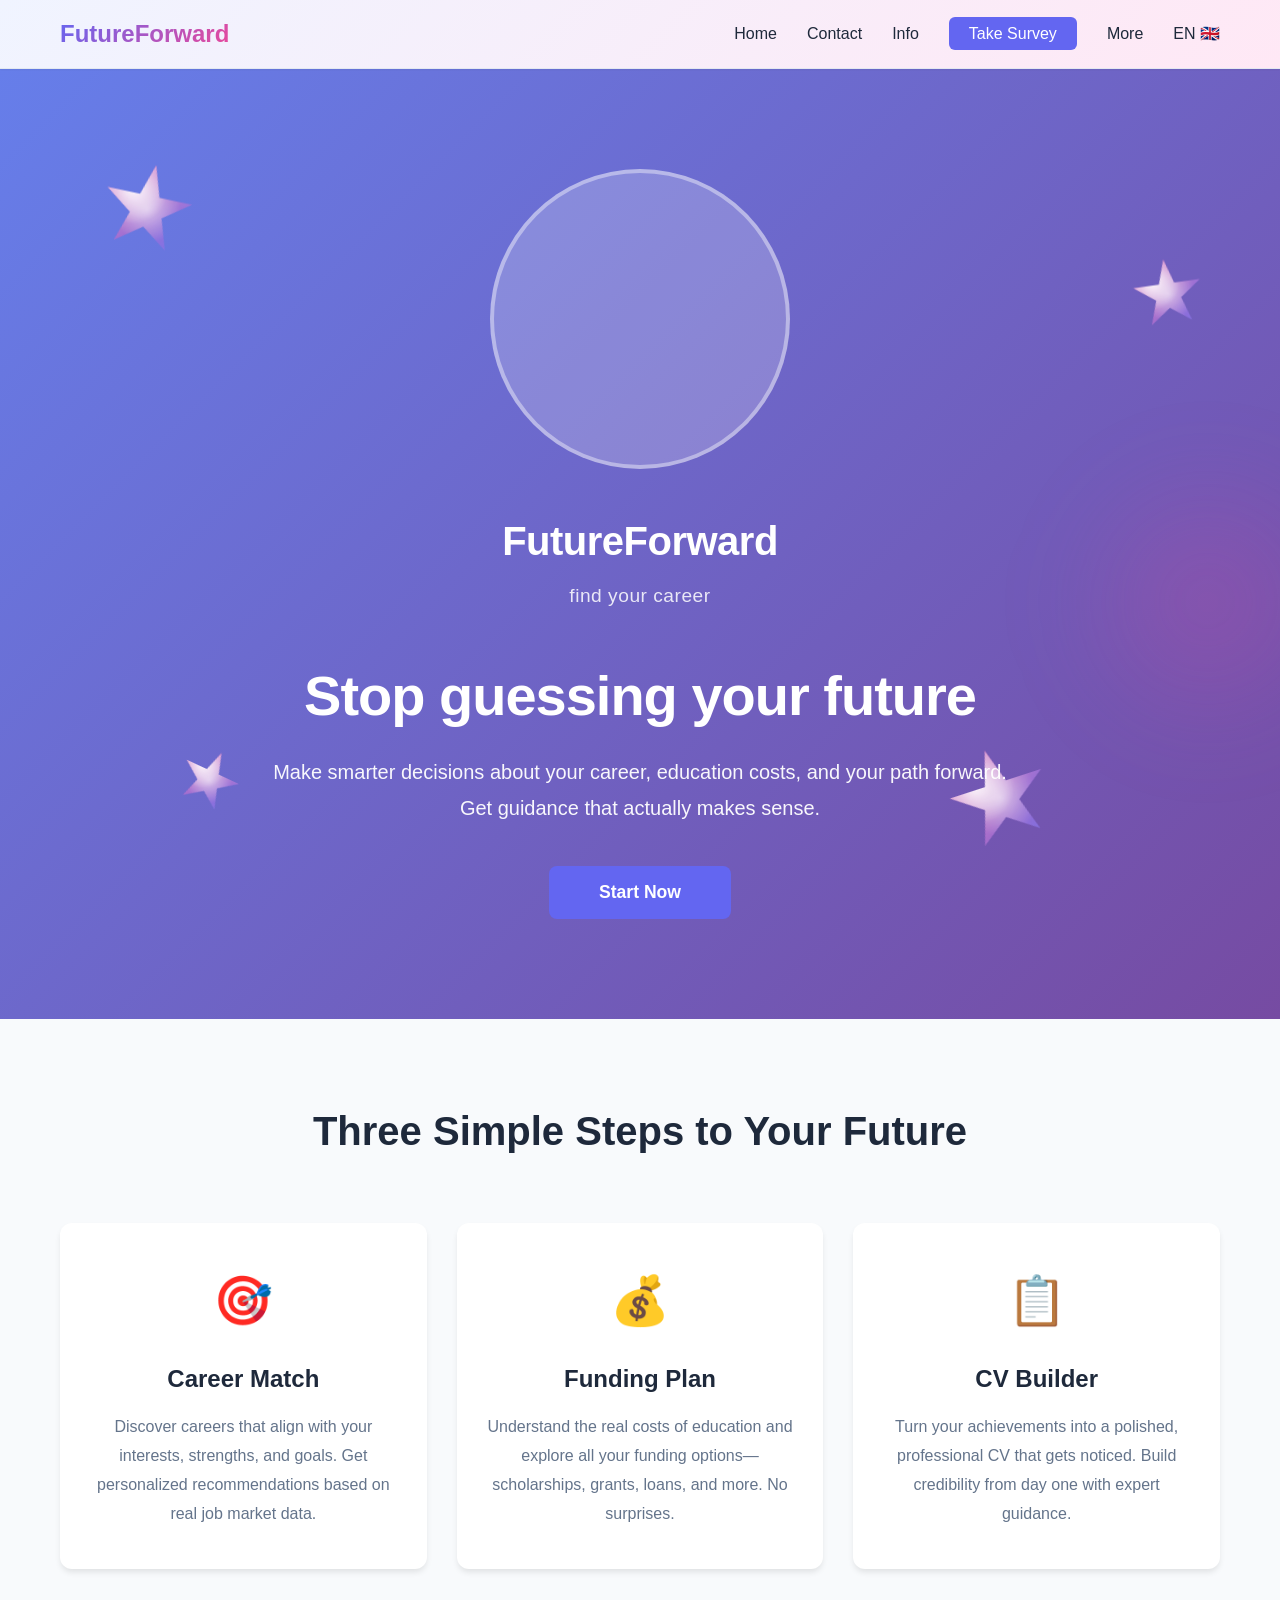
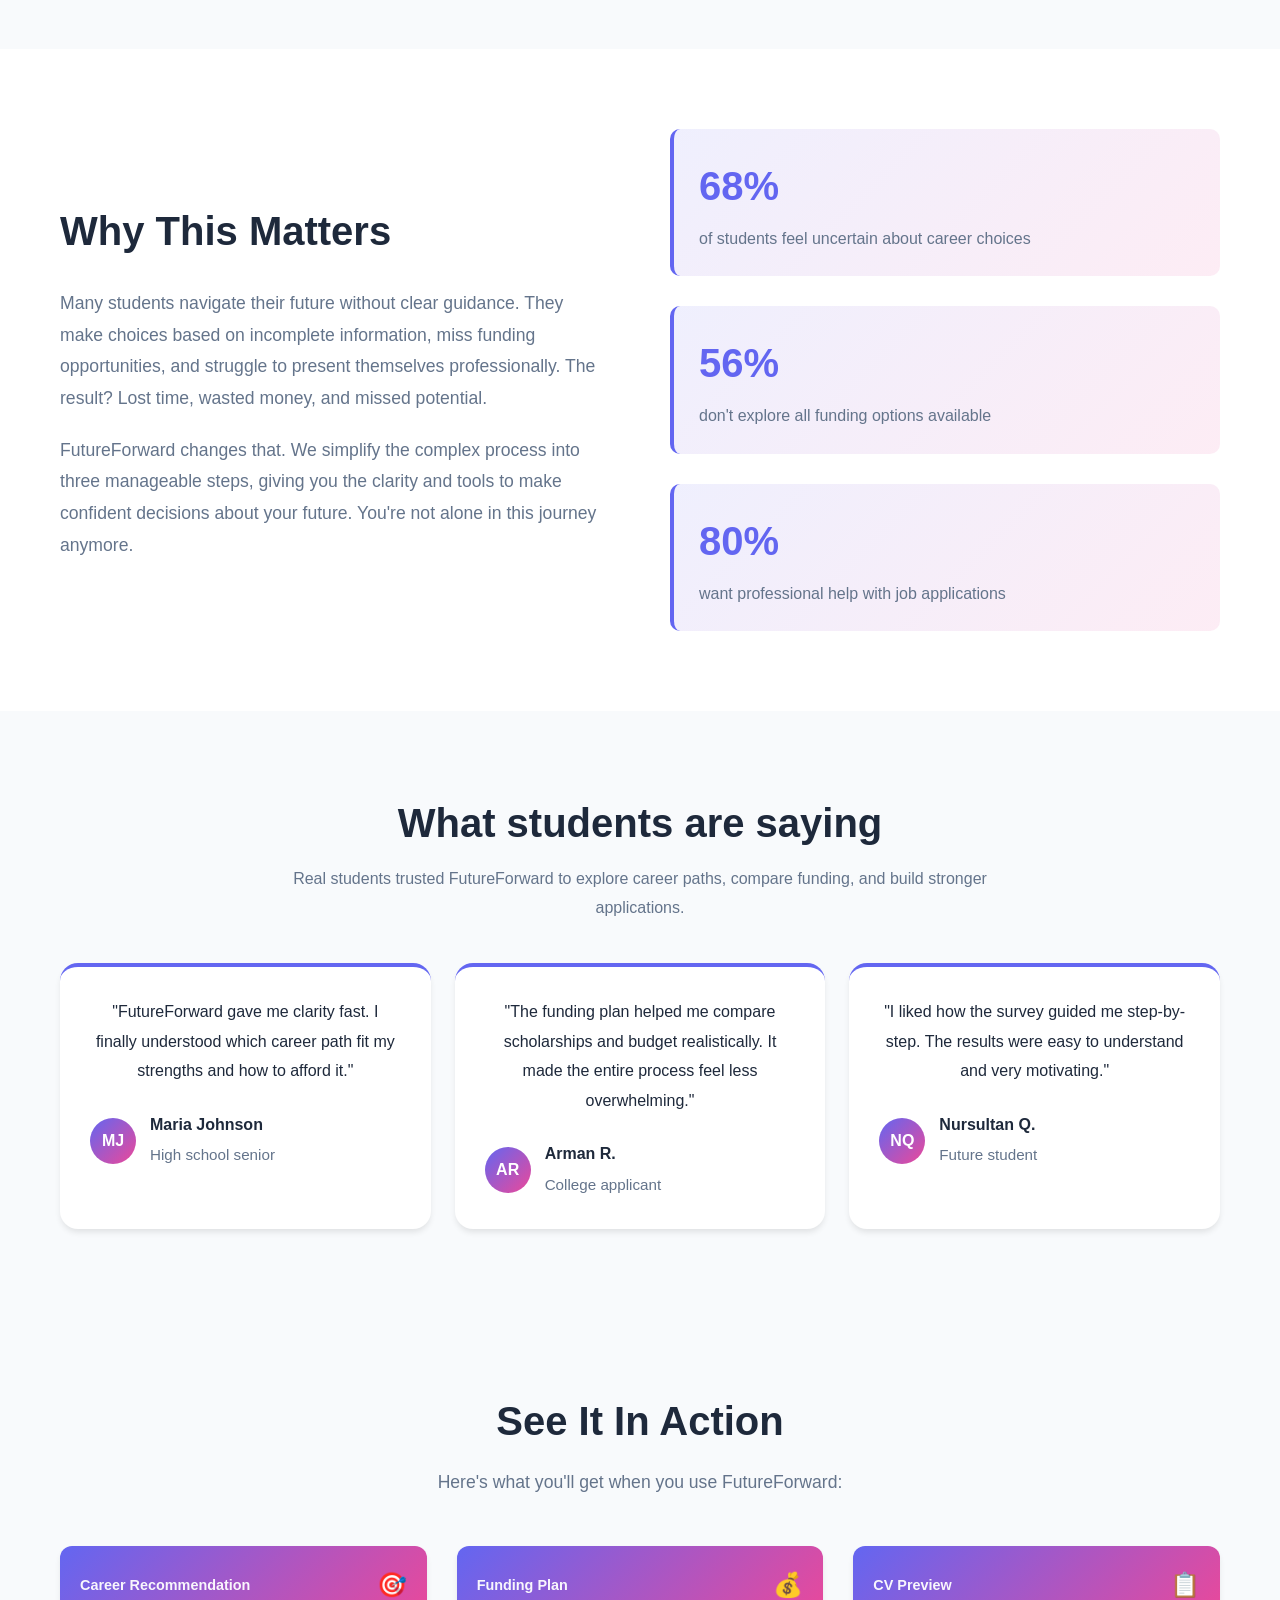
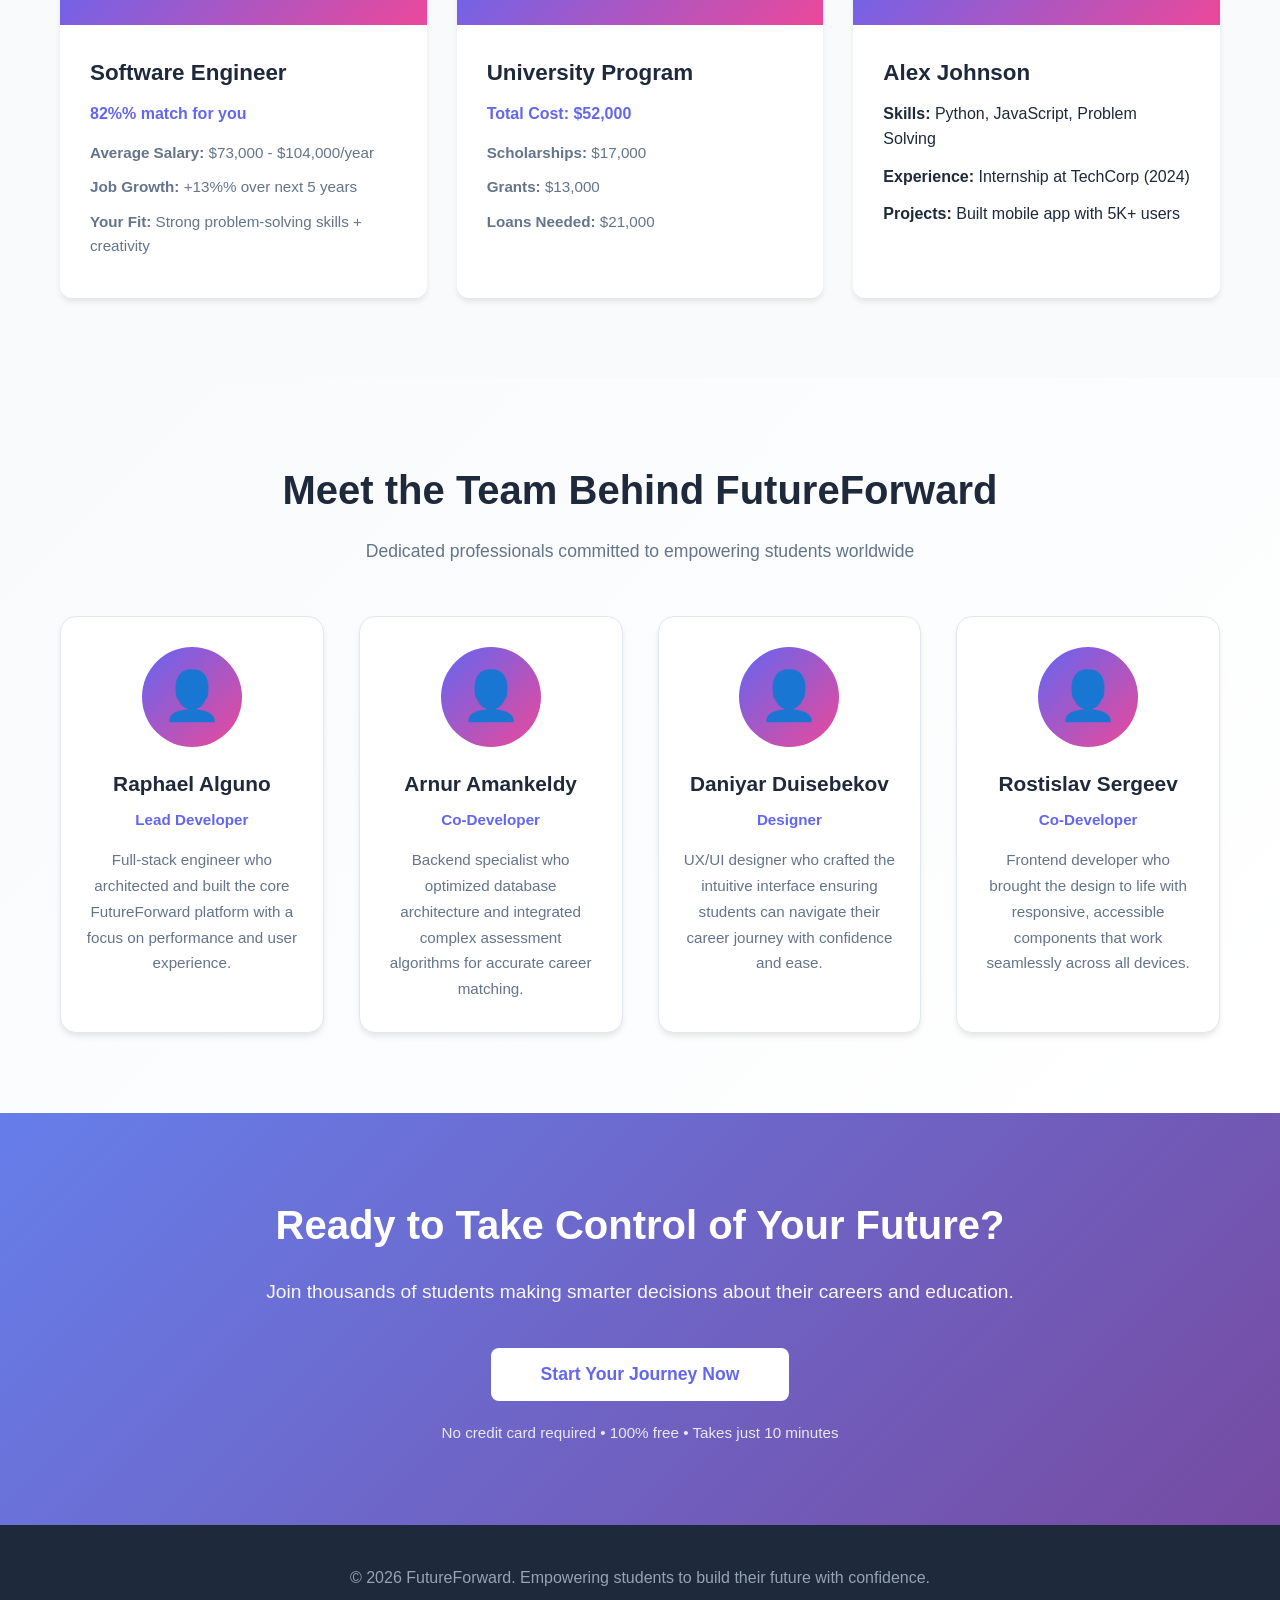
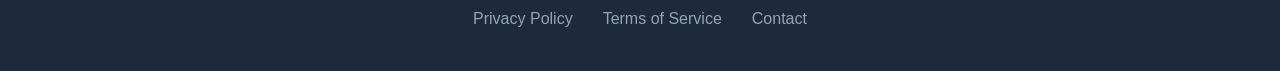
==== commit e07e8708: "3" ====
--- a/index.html
+++ b/index.html
@@ -22,6 +22,7 @@
                         <a href="privacy.html">Privacy Policy</a>
                         <a href="faq.html">FAQ</a>
                         <a href="terms.html">Terms of Service</a>
+                        <a href="reviews.html">Reviews</a>
                     </div>
                 </li>
                 <li class="nav-dropdown">
@@ -39,6 +40,11 @@
     <!-- Hero Section -->
     <section class="hero">
         <div class="container hero-content">
+            <div class="hero-logo-container">
+                <div class="logo-circle"></div>
+                <h2 class="hero-branding">FutureForward</h2>
+                <p class="hero-tagline">find your career</p>
+            </div>
             <h1 class="headline" data-translate="headline">Stop guessing your future</h1>
             <p class="subheadline" data-translate="subheadline">Make smarter decisions about your career, education costs, and your path forward. Get guidance that actually makes sense.</p>
             <button class="btn btn-primary btn-large" onclick="window.location.href='app.html'" data-translate="startNow">Start Now</button>
@@ -204,6 +210,48 @@
         </div>
     </section>
 
+    <!-- Team Section -->
+    <section class="team">
+        <div class="container">
+            <h2>Meet the Team Behind FutureForward</h2>
+            <p class="team-intro">Dedicated professionals committed to empowering students worldwide</p>
+            
+            <div class="team-grid">
+                <!-- Team Member 1 -->
+                <div class="team-card">
+                    <div class="team-image-placeholder">👤</div>
+                    <h3>Raphael Alguno</h3>
+                    <p class="team-role">Lead Developer</p>
+                    <p class="team-description">Full-stack engineer who architected and built the core FutureForward platform with a focus on performance and user experience.</p>
+                </div>
+
+                <!-- Team Member 2 -->
+                <div class="team-card">
+                    <div class="team-image-placeholder">👤</div>
+                    <h3>Arnur Amankeldy</h3>
+                    <p class="team-role">Co-Developer</p>
+                    <p class="team-description">Backend specialist who optimized database architecture and integrated complex assessment algorithms for accurate career matching.</p>
+                </div>
+
+                <!-- Team Member 3 -->
+                <div class="team-card">
+                    <div class="team-image-placeholder">👤</div>
+                    <h3>Daniyar Duisebekov</h3>
+                    <p class="team-role">Designer</p>
+                    <p class="team-description">UX/UI designer who crafted the intuitive interface ensuring students can navigate their career journey with confidence and ease.</p>
+                </div>
+
+                <!-- Team Member 4 -->
+                <div class="team-card">
+                    <div class="team-image-placeholder">👤</div>
+                    <h3>Rostislav Sergeev</h3>
+                    <p class="team-role">Co-Developer</p>
+                    <p class="team-description">Frontend developer who brought the design to life with responsive, accessible components that work seamlessly across all devices.</p>
+                </div>
+            </div>
+        </div>
+    </section>
+
     <!-- Final CTA Section -->
     <section id="cta" class="final-cta">
         <div class="container">
--- a/style.css
+++ b/style.css
@@ -344,6 +344,50 @@
     100% { transform: translateY(var(--parallax-y)) translate3d(0, 0, 0) scale(1) rotate(0deg); }
 }
 
+.hero-logo-container {
+    display: flex;
+    flex-direction: column;
+    align-items: center;
+    justify-content: center;
+    margin-bottom: 50px;
+}
+
+.logo-circle {
+    width: 300px;
+    height: 300px;
+    border-radius: 50%;
+    background: rgba(255, 255, 255, 0.2);
+    border: 4px solid rgba(255, 255, 255, 0.4);
+    margin-bottom: 40px;
+    animation: glow-pulse 3s ease-in-out infinite;
+}
+
+@keyframes glow-pulse {
+    0% {
+        box-shadow: 0 0 40px rgba(255, 255, 255, 0.4);
+    }
+    50% {
+        box-shadow: 0 0 80px rgba(255, 255, 255, 0.6);
+    }
+    100% {
+        box-shadow: 0 0 40px rgba(255, 255, 255, 0.4);
+    }
+}
+
+.hero-branding {
+    font-size: 2.5rem;
+    font-weight: 700;
+    margin: 0;
+    letter-spacing: -0.5px;
+}
+
+.hero-tagline {
+    font-size: 1.2rem;
+    margin: 8px 0 0 0;
+    opacity: 0.85;
+    letter-spacing: 0.5px;
+}
+
 .headline {
     font-size: 3.5rem;
     font-weight: 800;
@@ -559,6 +603,103 @@
 }
 
 /* ============================================
+   TEAM SECTION
+   ============================================ */
+
+.team {
+    padding: 80px 20px;
+    background: linear-gradient(135deg, var(--background-light) 0%, var(--background-white) 100%);
+}
+
+.team .container {
+    text-align: center;
+}
+
+.team h2 {
+    font-size: 2.5rem;
+    font-weight: 800;
+    margin-bottom: 15px;
+    color: var(--text-dark);
+}
+
+.team-intro {
+    font-size: 1.1rem;
+    color: var(--text-gray);
+    margin-bottom: 50px;
+    max-width: 600px;
+    margin-left: auto;
+    margin-right: auto;
+}
+
+.team-grid {
+    display: grid;
+    grid-template-columns: repeat(auto-fit, minmax(250px, 1fr));
+    gap: 35px;
+    text-align: center;
+}
+
+.team-card {
+    background: var(--background-white);
+    border-radius: 16px;
+    padding: 30px 25px;
+    box-shadow: var(--shadow-md);
+    transition: var(--transition);
+    border: 1px solid var(--border-color);
+}
+
+.team-card:hover {
+    transform: translateY(-5px);
+    box-shadow: var(--shadow-lg);
+}
+
+.team-image-placeholder {
+    width: 100px;
+    height: 100px;
+    background: linear-gradient(135deg, var(--primary-color), var(--secondary-color));
+    border-radius: 50%;
+    margin: 0 auto 20px;
+    display: flex;
+    align-items: center;
+    justify-content: center;
+    font-size: 3rem;
+    color: white;
+}
+
+.team-card h3 {
+    font-size: 1.3rem;
+    font-weight: 700;
+    margin-bottom: 8px;
+    color: var(--text-dark);
+}
+
+.team-role {
+    font-size: 0.95rem;
+    color: var(--primary-color);
+    font-weight: 600;
+    margin-bottom: 15px;
+}
+
+.team-description {
+    font-size: 0.95rem;
+    color: var(--text-gray);
+    line-height: 1.7;
+}
+
+@media (max-width: 768px) {
+    .team {
+        padding: 60px 20px;
+    }
+
+    .team h2 {
+        font-size: 2rem;
+    }
+
+    .team-grid {
+        gap: 25px;
+    }
+}
+
+/* ============================================
    FAQ SECTION
    ============================================ */
 
@@ -883,6 +1024,221 @@
 
     .final-cta > .container > p:not(.cta-subtext) {
         font-size: 1.1rem;
+    }
+}
+
+/* ============================================
+   REVIEWS PAGE
+   ============================================ */
+
+.reviews-page {
+    padding: 80px 20px;
+    background-color: var(--background-white);
+    min-height: 100vh;
+}
+
+.reviews-page .container {
+    max-width: 900px;
+}
+
+.reviews-page h2 {
+    font-size: 2.5rem;
+    font-weight: 800;
+    text-align: center;
+    margin-bottom: 15px;
+    color: var(--text-dark);
+}
+
+.reviews-intro {
+    text-align: center;
+    color: var(--text-gray);
+    font-size: 1.1rem;
+    margin-bottom: 50px;
+    max-width: 600px;
+    margin-left: auto;
+    margin-right: auto;
+}
+
+.review-form-container {
+    background: var(--background-light);
+    border-radius: 16px;
+    padding: 40px;
+    margin-bottom: 60px;
+    border: 1px solid var(--border-color);
+}
+
+.review-form {
+    display: flex;
+    flex-direction: column;
+    gap: 25px;
+}
+
+.form-group {
+    display: flex;
+    flex-direction: column;
+}
+
+.form-group label {
+    font-weight: 600;
+    margin-bottom: 10px;
+    color: var(--text-dark);
+    font-size: 1rem;
+}
+
+.form-group small {
+    font-size: 0.85rem;
+    color: var(--text-light);
+    margin-top: 5px;
+}
+
+.star-rating {
+    display: flex;
+    gap: 10px;
+    font-size: 2rem;
+    margin-bottom: 10px;
+}
+
+.star {
+    cursor: pointer;
+    color: var(--border-color);
+    transition: all 0.2s ease;
+}
+
+.star:hover,
+.star.hover {
+    color: var(--accent-color);
+    transform: scale(1.2);
+}
+
+.star.active {
+    color: var(--accent-color);
+}
+
+.rating-display {
+    font-weight: 600;
+    color: var(--primary-color);
+    font-size: 0.95rem;
+}
+
+.form-group textarea,
+.form-group input[type="text"] {
+    padding: 12px 15px;
+    border: 1px solid var(--border-color);
+    border-radius: 8px;
+    font-size: 1rem;
+    font-family: inherit;
+    background-color: var(--background-white);
+    color: var(--text-dark);
+    transition: var(--transition);
+}
+
+.form-group textarea:focus,
+.form-group input[type="text"]:focus {
+    outline: none;
+    border-color: var(--primary-color);
+    box-shadow: 0 0 0 3px rgba(99, 102, 241, 0.1);
+}
+
+.form-group textarea {
+    resize: vertical;
+    min-height: 120px;
+}
+
+.reviews-container {
+    margin-top: 60px;
+}
+
+.reviews-container h3 {
+    font-size: 1.8rem;
+    font-weight: 700;
+    margin-bottom: 30px;
+    color: var(--text-dark);
+}
+
+.reviews-list {
+    display: flex;
+    flex-direction: column;
+    gap: 20px;
+}
+
+.reviews-placeholder {
+    background: var(--background-light);
+    border: 2px dashed var(--border-color);
+    border-radius: 12px;
+    padding: 60px 20px;
+    text-align: center;
+    color: var(--text-gray);
+}
+
+.review-item {
+    background: var(--background-white);
+    border: 1px solid var(--border-color);
+    border-radius: 12px;
+    padding: 25px;
+    transition: var(--transition);
+}
+
+.review-item:hover {
+    box-shadow: var(--shadow-md);
+    border-color: var(--primary-color);
+}
+
+.review-header {
+    display: flex;
+    align-items: center;
+    gap: 15px;
+    margin-bottom: 15px;
+}
+
+.review-rating {
+    font-size: 1.2rem;
+    letter-spacing: 2px;
+    color: var(--accent-color);
+    min-width: 100px;
+}
+
+.review-meta {
+    flex: 1;
+}
+
+.review-meta strong {
+    display: block;
+    color: var(--text-dark);
+    font-size: 1rem;
+    margin-bottom: 4px;
+}
+
+.review-date {
+    font-size: 0.85rem;
+    color: var(--text-light);
+}
+
+.review-text {
+    color: var(--text-gray);
+    line-height: 1.8;
+    font-size: 0.95rem;
+}
+
+@media (max-width: 768px) {
+    .reviews-page {
+        padding: 60px 20px;
+    }
+
+    .reviews-page h2 {
+        font-size: 2rem;
+    }
+
+    .review-form-container {
+        padding: 25px;
+    }
+
+    .star-rating {
+        font-size: 1.8rem;
+    }
+
+    .review-header {
+        flex-direction: column;
+        align-items: flex-start;
     }
 }
 
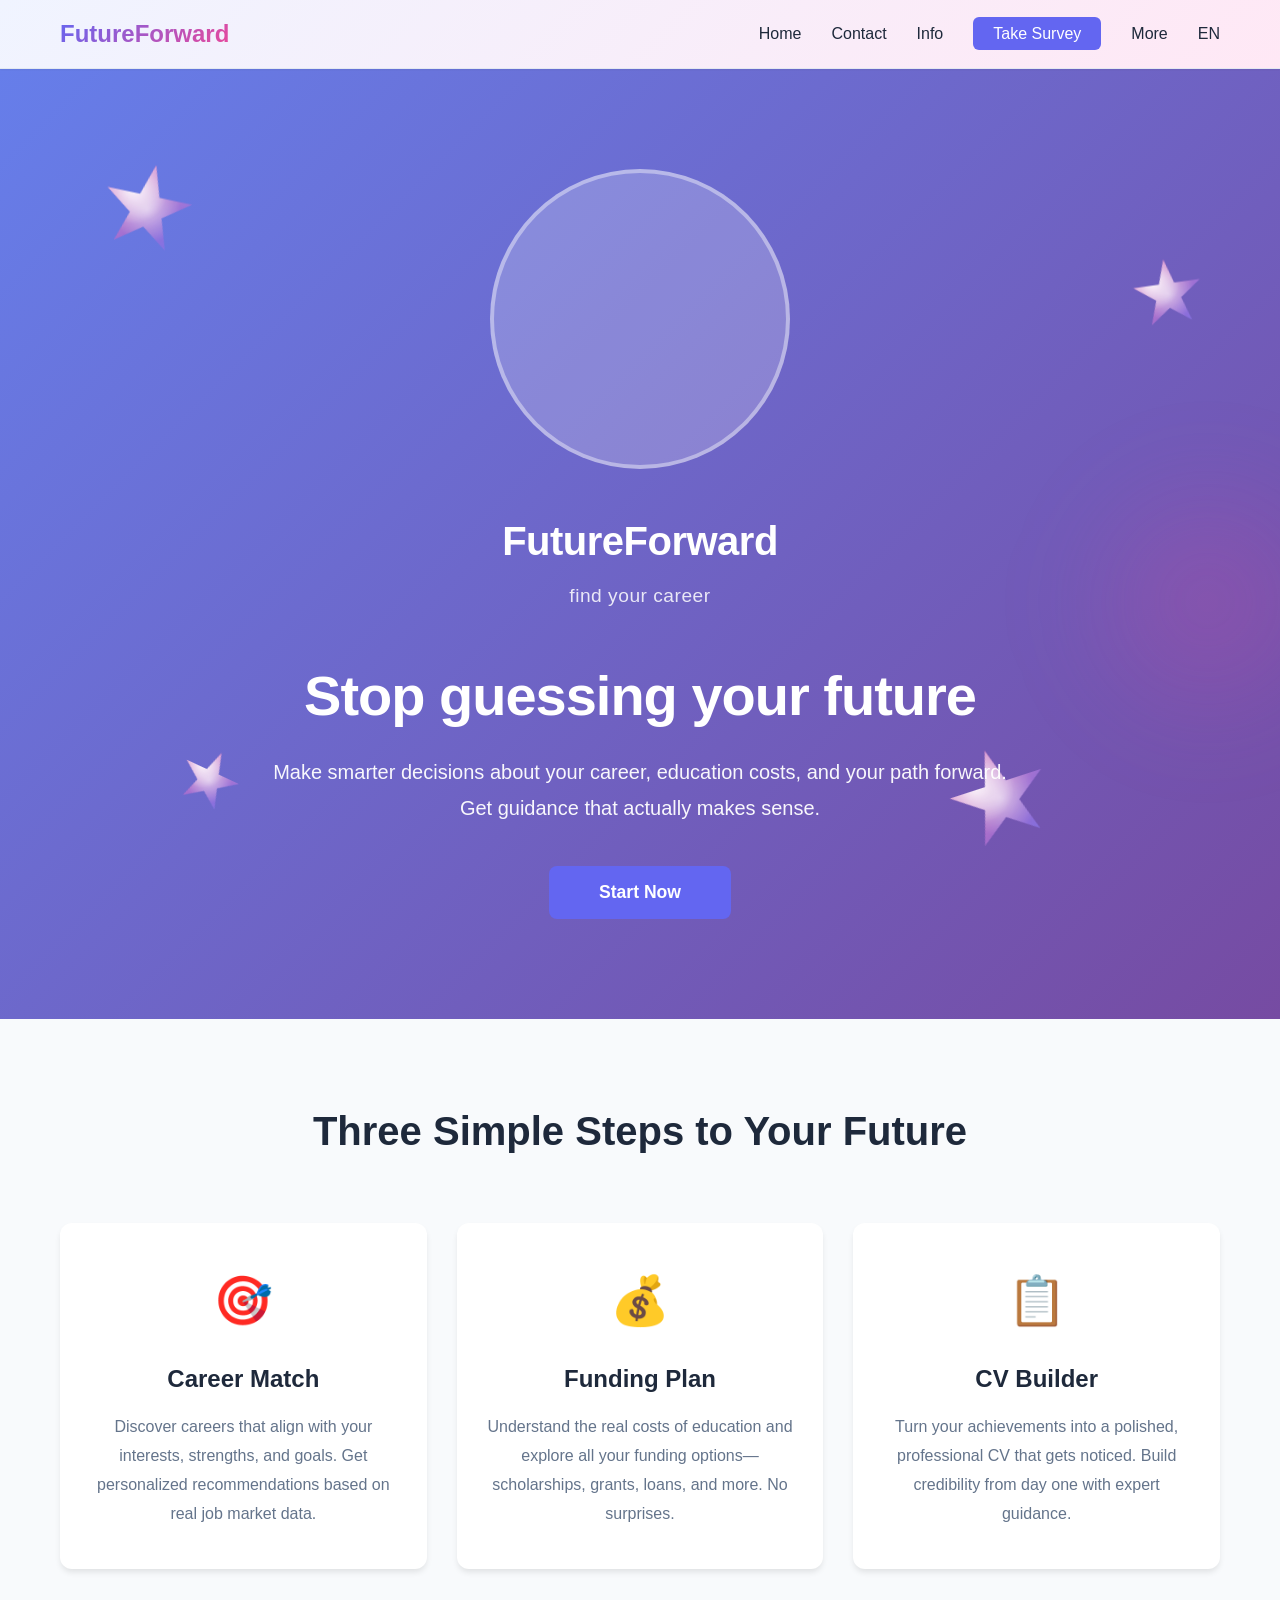
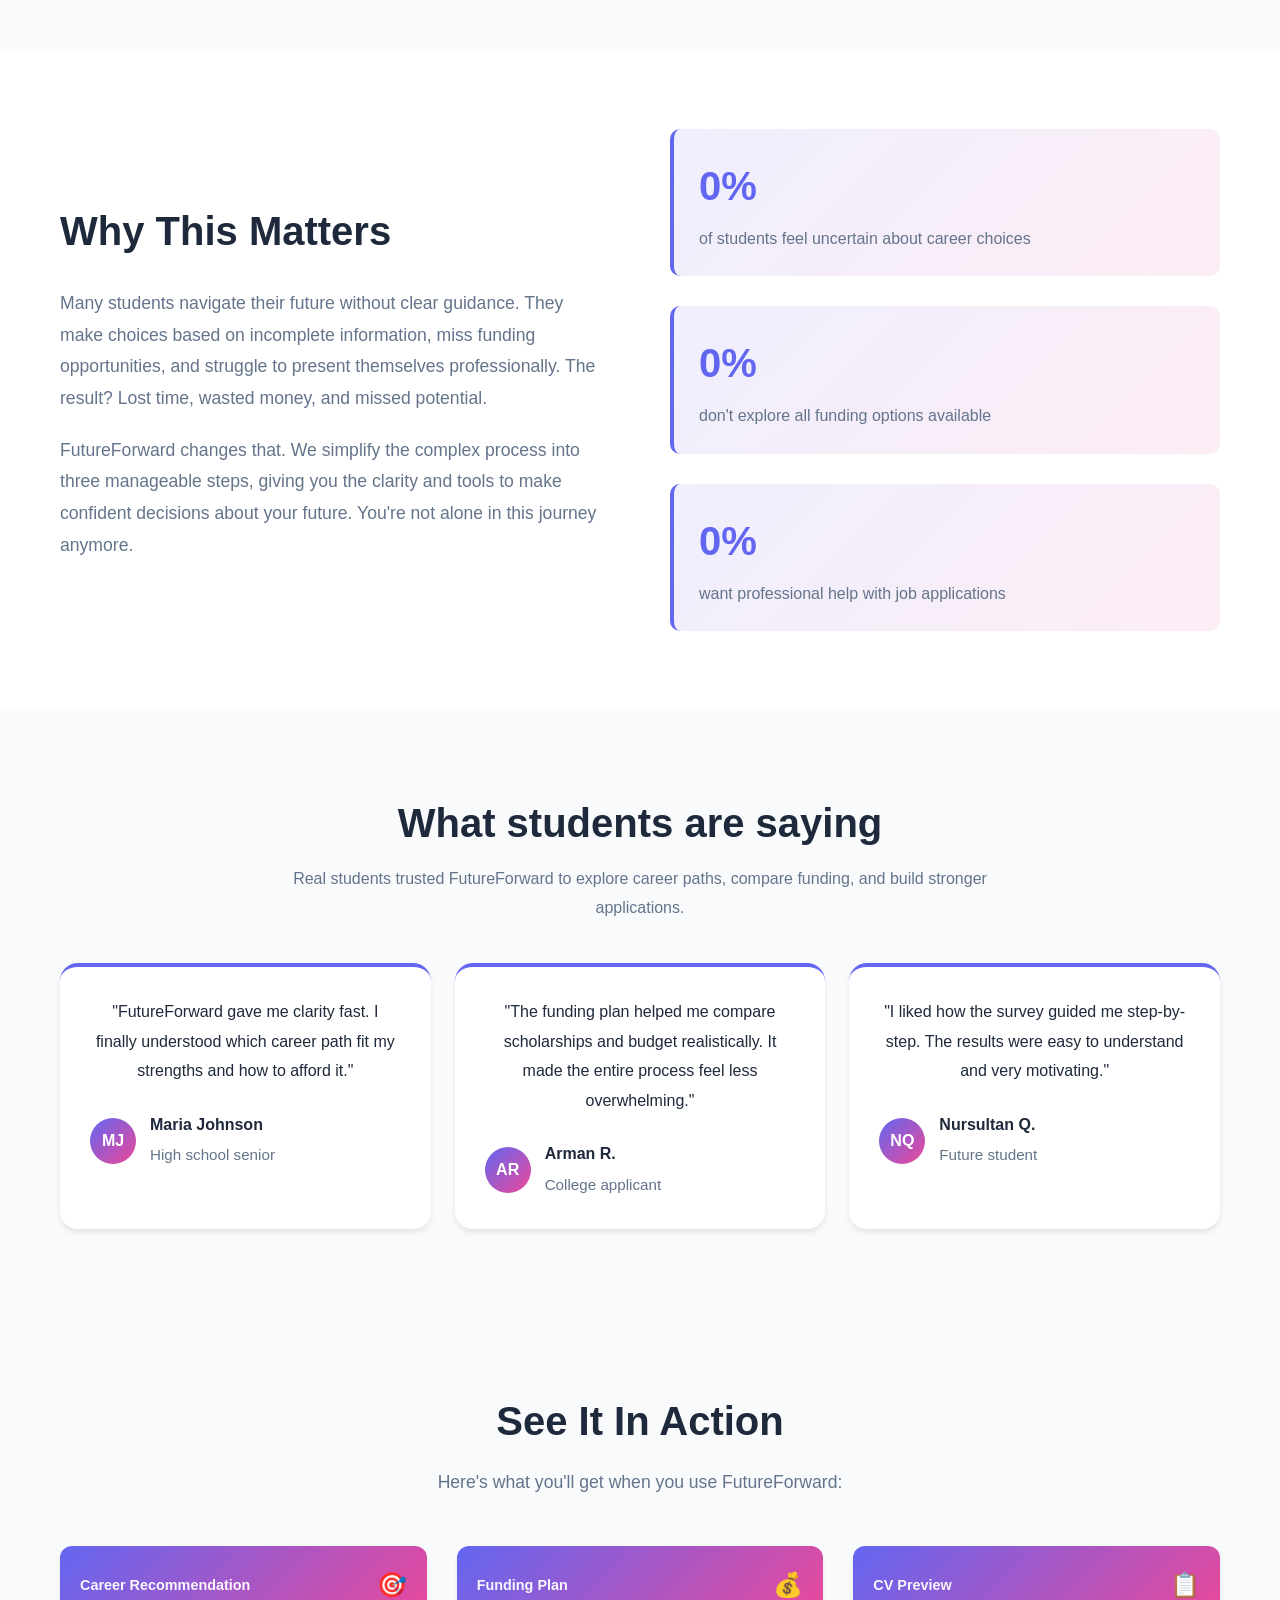
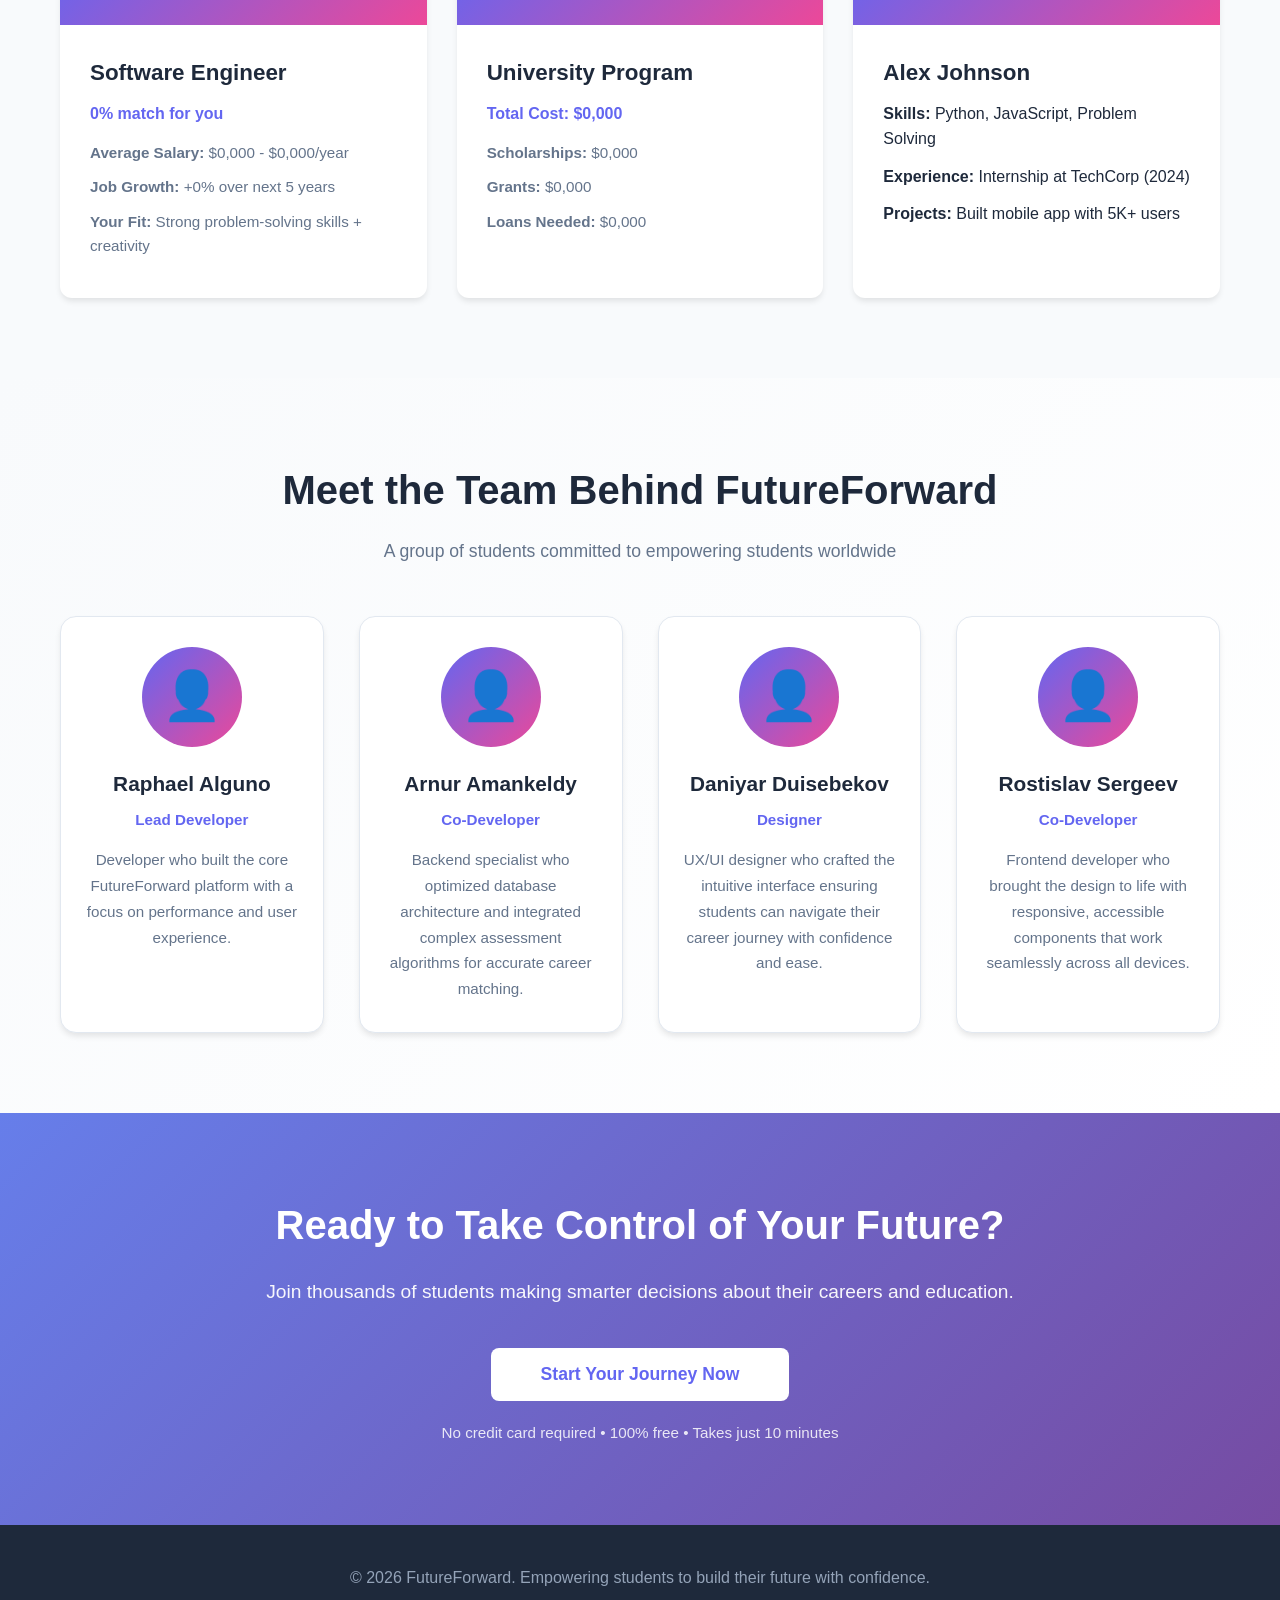
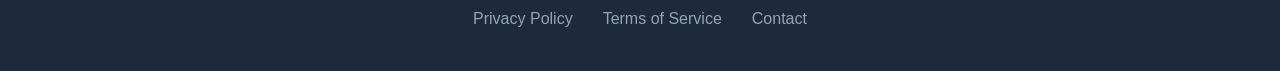
==== commit ebfeb461: "3" ====
--- a/index.html
+++ b/index.html
@@ -17,16 +17,16 @@
                 <li><a href="info.html" data-translate="info">Info</a></li>
                 <li><a href="app.html" class="nav-cta" data-translate="takeSurvey">Take Survey</a></li>
                 <li class="nav-dropdown">
-                    <button class="dropdown-toggle">More</button>
+                    <button type="button" class="dropdown-toggle" data-translate="more">More</button>
                     <div class="dropdown-menu">
-                        <a href="privacy.html">Privacy Policy</a>
-                        <a href="faq.html">FAQ</a>
-                        <a href="terms.html">Terms of Service</a>
-                        <a href="reviews.html">Reviews</a>
+                        <a href="privacy.html" data-translate="privacyPolicy">Privacy Policy</a>
+                        <a href="faq.html" data-translate="faq">FAQ</a>
+                        <a href="terms.html" data-translate="termsOfService">Terms of Service</a>
+                        <a href="reviews.html" data-translate="reviews">Reviews</a>
                     </div>
                 </li>
                 <li class="nav-dropdown">
-                    <button class="dropdown-toggle" id="lang-toggle">EN</button>
+                    <button type="button" class="dropdown-toggle" id="lang-toggle">EN</button>
                     <div class="dropdown-menu">
                         <a href="#" onclick="setLanguage('en')">English 🇬🇧</a>
                         <a href="#" onclick="setLanguage('ru')">Русский 🇷🇺</a>
@@ -115,36 +115,36 @@
     <!-- Testimonials Section -->
     <section class="testimonials">
         <div class="container">
-            <h2>What students are saying</h2>
-            <p>Real students trusted FutureForward to explore career paths, compare funding, and build stronger applications.</p>
+            <h2 data-translate="whatStudentsSaying">What students are saying</h2>
+            <p data-translate="realStudentsTrusted">Real students trusted FutureForward to explore career paths, compare funding, and build stronger applications.</p>
             <div class="testimonial-grid">
                 <div class="testimonial-card">
-                    <p>"FutureForward gave me clarity fast. I finally understood which career path fit my strengths and how to afford it."</p>
+                    <p data-translate="testimonialsQ1">"FutureForward gave me clarity fast. I finally understood which career path fit my strengths and how to afford it."</p>
                     <div class="testimonial-author">
                         <div class="testimonial-avatar">MJ</div>
                         <div>
-                            <strong>Maria Johnson</strong>
-                            <p>High school senior</p>
+                            <strong data-translate="testimonialsA1">Maria Johnson</strong>
+                            <p data-translate="testimonialsA1Role">High school senior</p>
                         </div>
                     </div>
                 </div>
                 <div class="testimonial-card">
-                    <p>"The funding plan helped me compare scholarships and budget realistically. It made the entire process feel less overwhelming."</p>
+                    <p data-translate="testimonialsQ2">"The funding plan helped me compare scholarships and budget realistically. It made the entire process feel less overwhelming."</p>
                     <div class="testimonial-author">
                         <div class="testimonial-avatar">AR</div>
                         <div>
-                            <strong>Arman R.</strong>
-                            <p>College applicant</p>
+                            <strong data-translate="testimonialsA2">Arman R.</strong>
+                            <p data-translate="testimonialsA2Role">College applicant</p>
                         </div>
                     </div>
                 </div>
                 <div class="testimonial-card">
-                    <p>"I liked how the survey guided me step-by-step. The results were easy to understand and very motivating."</p>
+                    <p data-translate="testimonialsQ3">"I liked how the survey guided me step-by-step. The results were easy to understand and very motivating."</p>
                     <div class="testimonial-author">
                         <div class="testimonial-avatar">NQ</div>
                         <div>
-                            <strong>Nursultan Q.</strong>
-                            <p>Future student</p>
+                            <strong data-translate="testimonialsA3">Nursultan Q.</strong>
+                            <p data-translate="testimonialsA3Role">Future student</p>
                         </div>
                     </div>
                 </div>
@@ -213,40 +213,40 @@
     <!-- Team Section -->
     <section class="team">
         <div class="container">
-            <h2>Meet the Team Behind FutureForward</h2>
-            <p class="team-intro">Dedicated professionals committed to empowering students worldwide</p>
+            <h2 data-translate="meetTeam">Meet the Team Behind FutureForward</h2>
+            <p class="team-intro" data-translate="teamIntro">A group of students committed to empowering students worldwide</p>
             
             <div class="team-grid">
                 <!-- Team Member 1 -->
                 <div class="team-card">
                     <div class="team-image-placeholder">👤</div>
-                    <h3>Raphael Alguno</h3>
-                    <p class="team-role">Lead Developer</p>
-                    <p class="team-description">Full-stack engineer who architected and built the core FutureForward platform with a focus on performance and user experience.</p>
+                    <h3 data-translate="team1Name">Raphael Alguno</h3>
+                    <p class="team-role" data-translate="team1Role">Lead Developer</p>
+                    <p class="team-description" data-translate="team1Desc">Developer who built the core FutureForward platform with a focus on performance and user experience.</p>
                 </div>
 
                 <!-- Team Member 2 -->
                 <div class="team-card">
                     <div class="team-image-placeholder">👤</div>
-                    <h3>Arnur Amankeldy</h3>
-                    <p class="team-role">Co-Developer</p>
-                    <p class="team-description">Backend specialist who optimized database architecture and integrated complex assessment algorithms for accurate career matching.</p>
+                    <h3 data-translate="team2Name">Arnur Amankeldy</h3>
+                    <p class="team-role" data-translate="team2Role">Co-Developer</p>
+                    <p class="team-description" data-translate="team2Desc">Backend specialist who optimized database architecture and integrated complex assessment algorithms for accurate career matching.</p>
                 </div>
 
                 <!-- Team Member 3 -->
                 <div class="team-card">
                     <div class="team-image-placeholder">👤</div>
-                    <h3>Daniyar Duisebekov</h3>
-                    <p class="team-role">Designer</p>
-                    <p class="team-description">UX/UI designer who crafted the intuitive interface ensuring students can navigate their career journey with confidence and ease.</p>
+                    <h3 data-translate="team3Name">Daniyar Duisebekov</h3>
+                    <p class="team-role" data-translate="team3Role">Designer</p>
+                    <p class="team-description" data-translate="team3Desc">UX/UI designer who crafted the intuitive interface ensuring students can navigate their career journey with confidence and ease.</p>
                 </div>
 
                 <!-- Team Member 4 -->
                 <div class="team-card">
                     <div class="team-image-placeholder">👤</div>
-                    <h3>Rostislav Sergeev</h3>
-                    <p class="team-role">Co-Developer</p>
-                    <p class="team-description">Frontend developer who brought the design to life with responsive, accessible components that work seamlessly across all devices.</p>
+                    <h3 data-translate="team4Name">Rostislav Sergeev</h3>
+                    <p class="team-role" data-translate="team4Role">Co-Developer</p>
+                    <p class="team-description" data-translate="team4Desc">Frontend developer who brought the design to life with responsive, accessible components that work seamlessly across all devices.</p>
                 </div>
             </div>
         </div>
@@ -267,9 +267,9 @@
         <div class="container">
             <p data-translate="copyright">&copy; 2026 FutureForward. Empowering students to build their future with confidence.</p>
             <div class="footer-links">
-                <a href="privacy.html">Privacy Policy</a>
-                <a href="terms.html">Terms of Service</a>
-                <a href="contact.html">Contact</a>
+                <a href="privacy.html" data-translate="privacyPolicy">Privacy Policy</a>
+                <a href="terms.html" data-translate="termsOfService">Terms of Service</a>
+                <a href="contact.html" data-translate="contact">Contact</a>
             </div>
         </div>
     </footer>
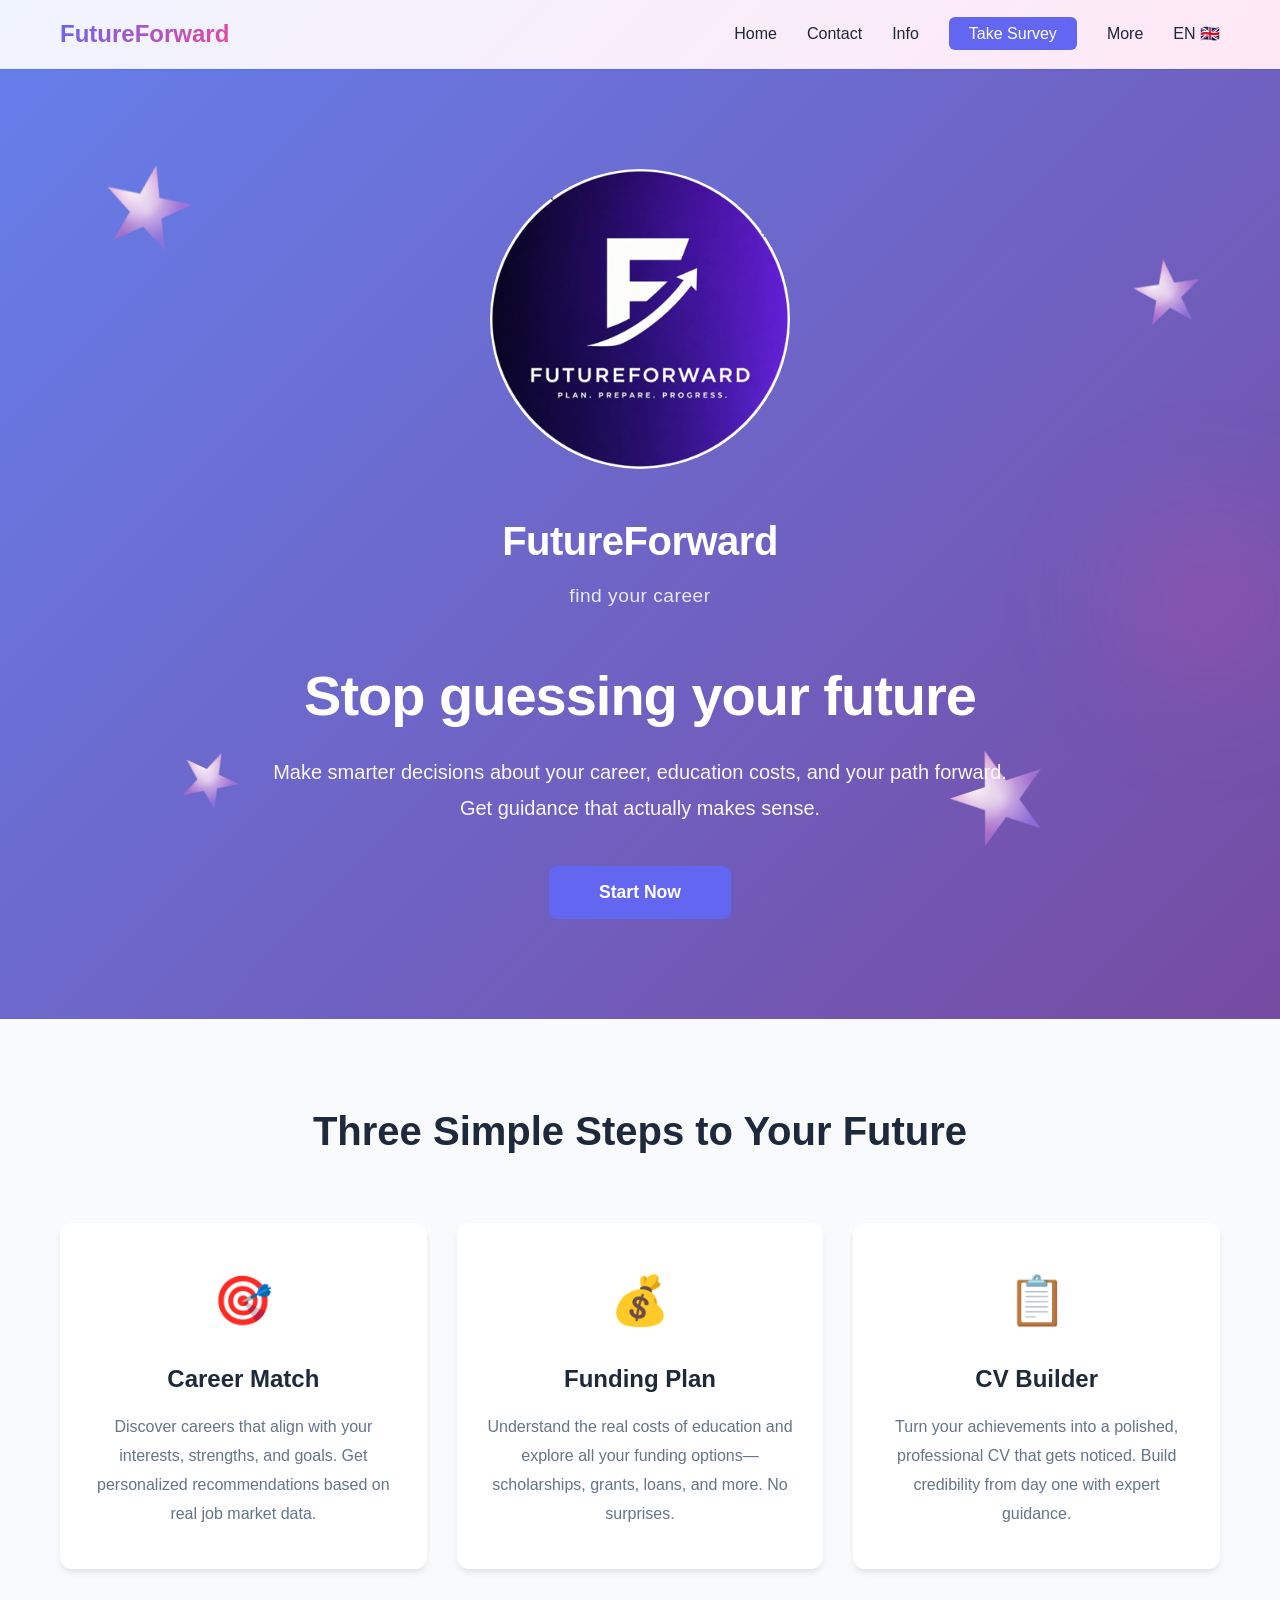
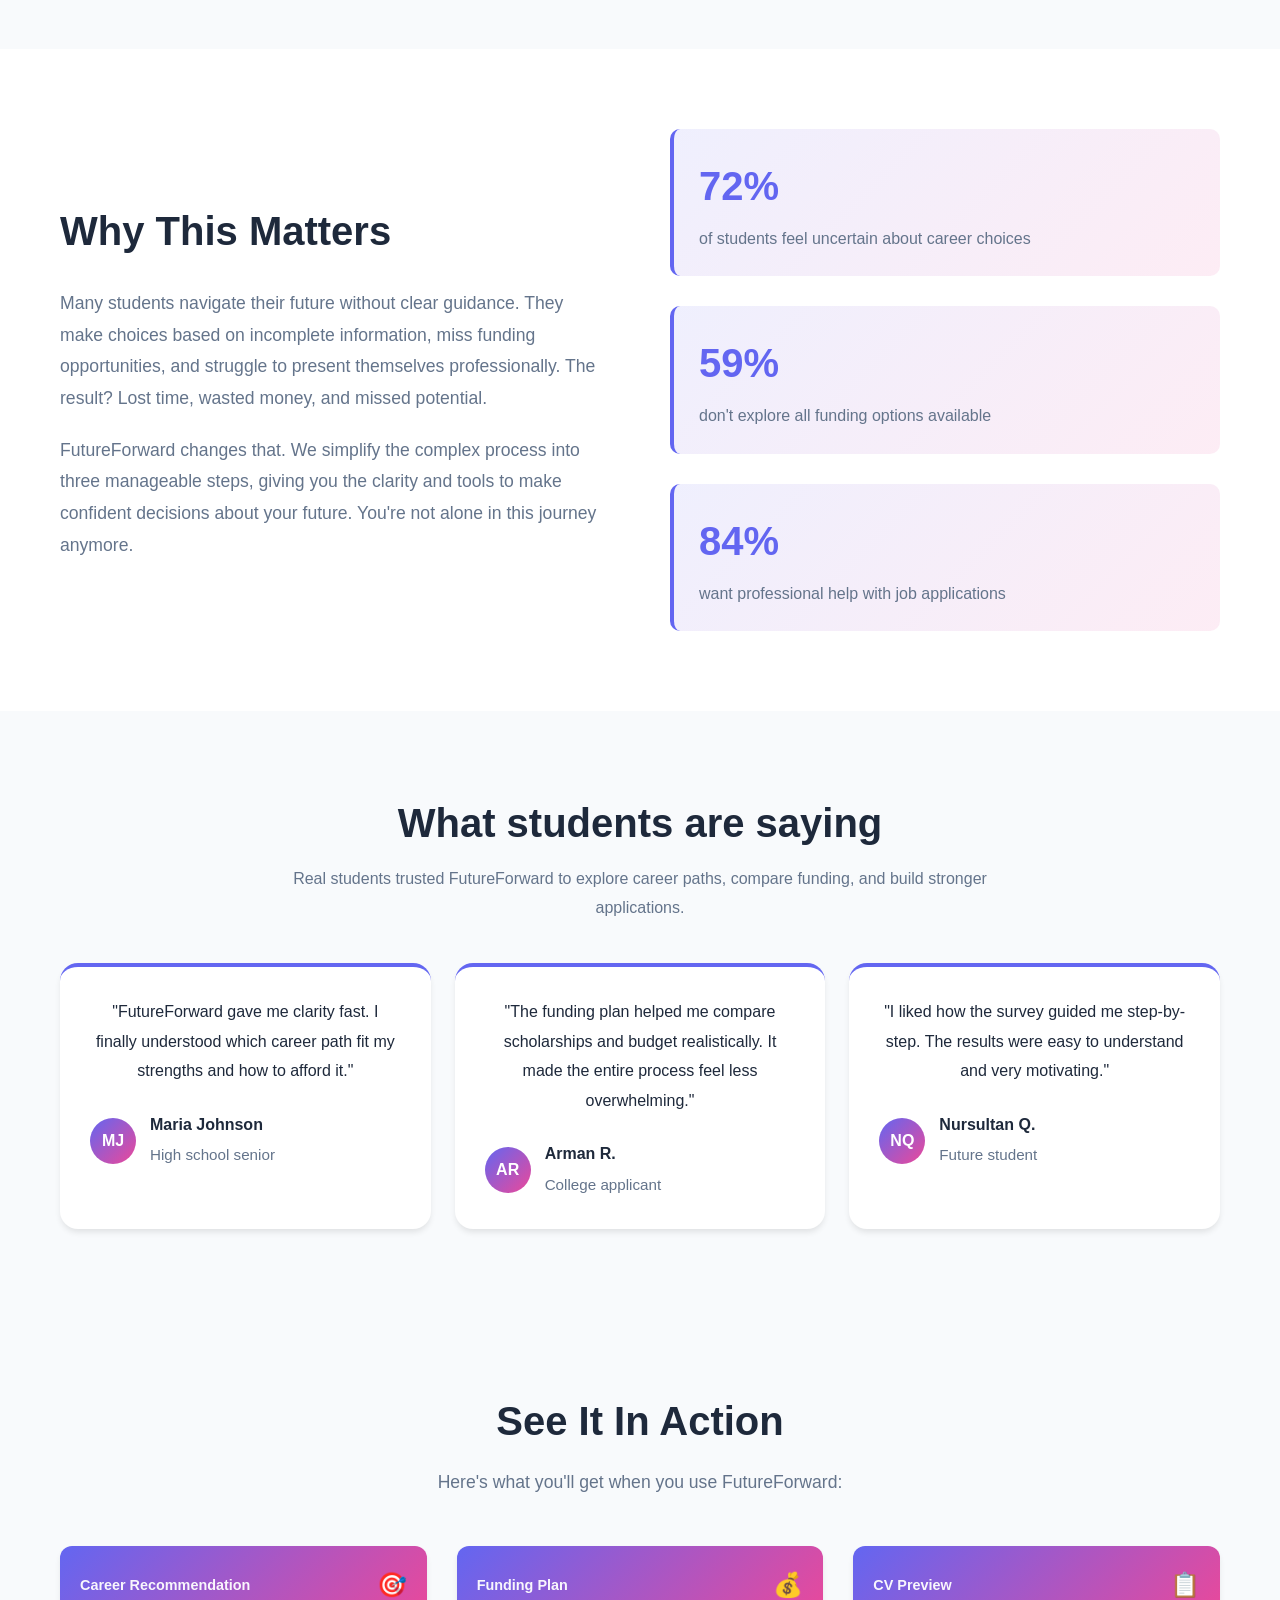
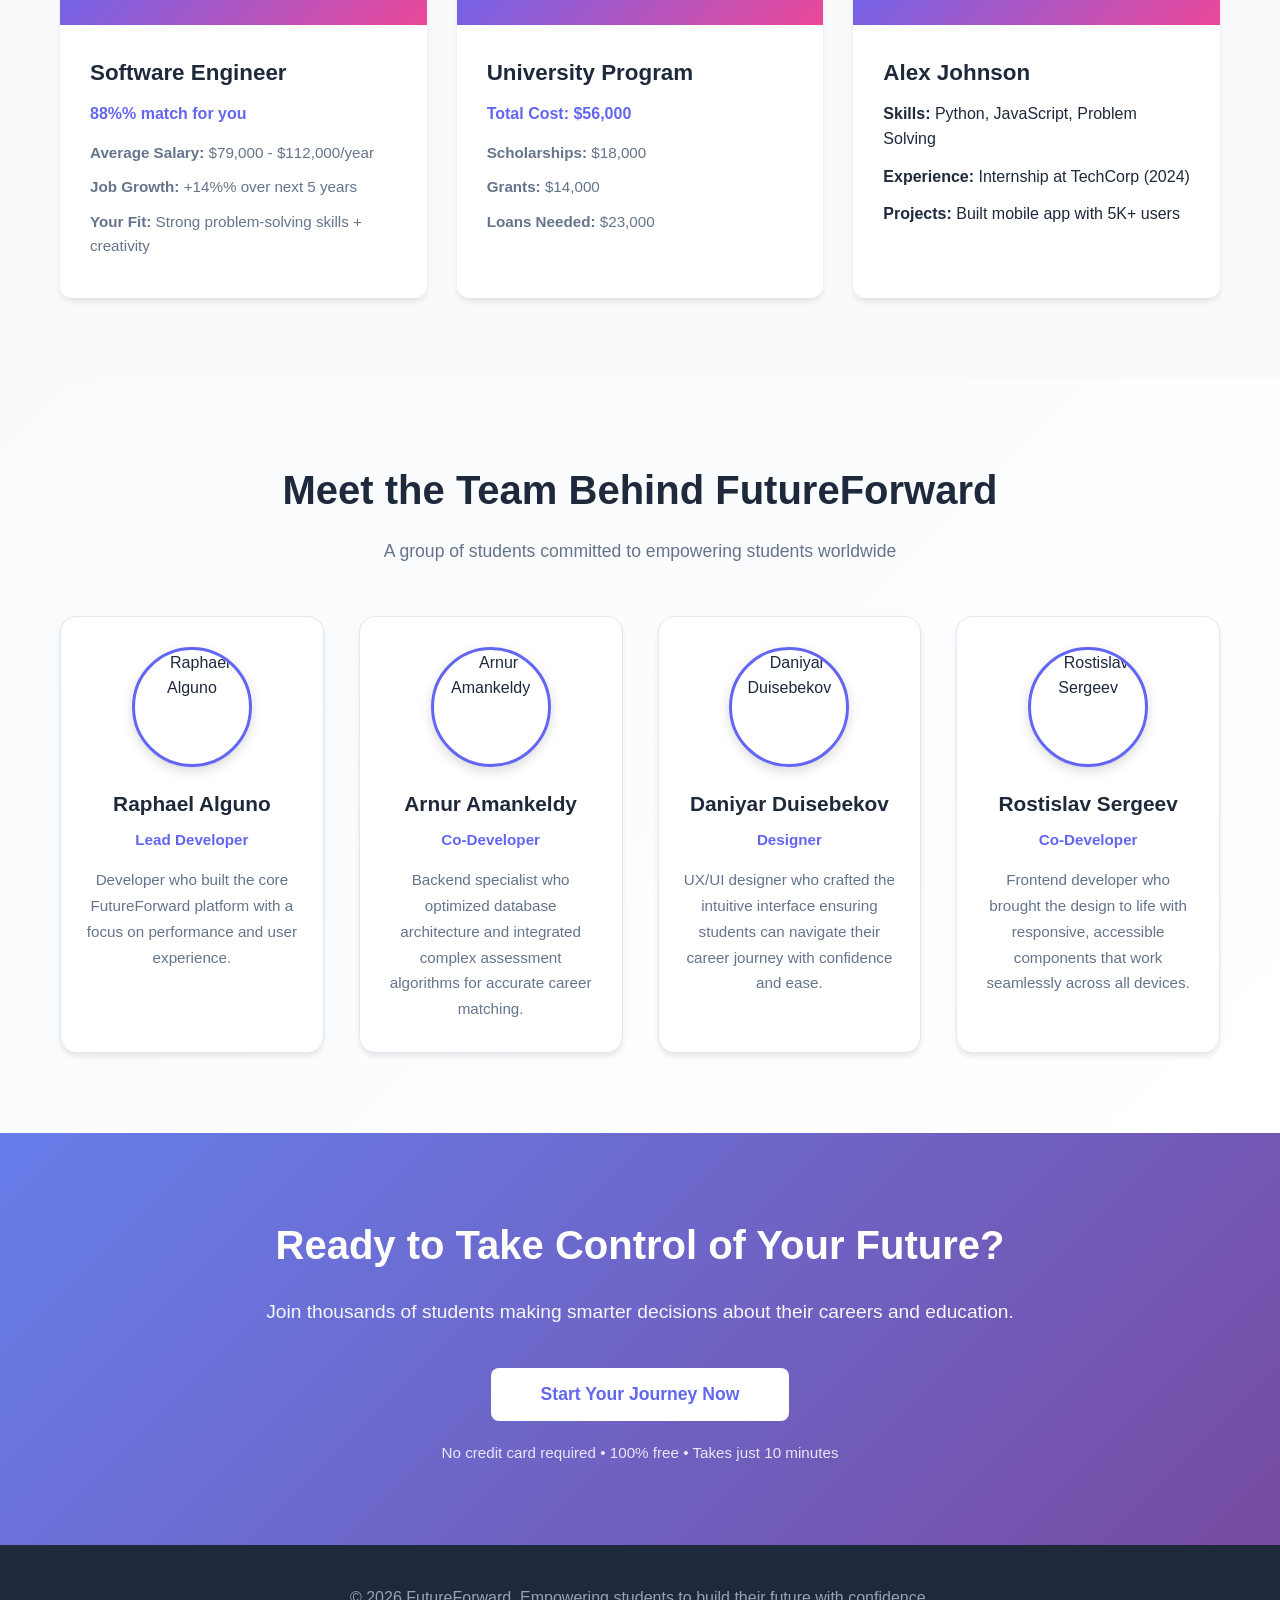
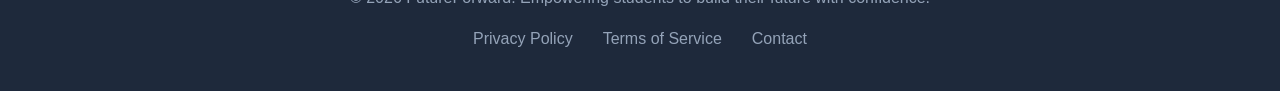
==== commit d09795d6: "4" ====
--- a/index.html
+++ b/index.html
@@ -41,7 +41,7 @@
     <section class="hero">
         <div class="container hero-content">
             <div class="hero-logo-container">
-                <div class="logo-circle"></div>
+                <img src="Images/logo.png" alt="FutureForward Logo" class="hero-logo-image">
                 <h2 class="hero-branding">FutureForward</h2>
                 <p class="hero-tagline">find your career</p>
             </div>
@@ -219,7 +219,7 @@
             <div class="team-grid">
                 <!-- Team Member 1 -->
                 <div class="team-card">
-                    <div class="team-image-placeholder">👤</div>
+                    <img src="Images/bigme.jpg" alt="Raphael Alguno" class="team-image">
                     <h3 data-translate="team1Name">Raphael Alguno</h3>
                     <p class="team-role" data-translate="team1Role">Lead Developer</p>
                     <p class="team-description" data-translate="team1Desc">Developer who built the core FutureForward platform with a focus on performance and user experience.</p>
@@ -227,7 +227,7 @@
 
                 <!-- Team Member 2 -->
                 <div class="team-card">
-                    <div class="team-image-placeholder">👤</div>
+                    <img src="Images/bignur.jpg" alt="Arnur Amankeldy" class="team-image">
                     <h3 data-translate="team2Name">Arnur Amankeldy</h3>
                     <p class="team-role" data-translate="team2Role">Co-Developer</p>
                     <p class="team-description" data-translate="team2Desc">Backend specialist who optimized database architecture and integrated complex assessment algorithms for accurate career matching.</p>
@@ -235,7 +235,7 @@
 
                 <!-- Team Member 3 -->
                 <div class="team-card">
-                    <div class="team-image-placeholder">👤</div>
+                    <img src="Images/danigay.jpg" alt="Daniyar Duisebekov" class="team-image">
                     <h3 data-translate="team3Name">Daniyar Duisebekov</h3>
                     <p class="team-role" data-translate="team3Role">Designer</p>
                     <p class="team-description" data-translate="team3Desc">UX/UI designer who crafted the intuitive interface ensuring students can navigate their career journey with confidence and ease.</p>
@@ -243,7 +243,7 @@
 
                 <!-- Team Member 4 -->
                 <div class="team-card">
-                    <div class="team-image-placeholder">👤</div>
+                    <img src="Images/bigstick.jpg" alt="Rostislav Sergeev" class="team-image">
                     <h3 data-translate="team4Name">Rostislav Sergeev</h3>
                     <p class="team-role" data-translate="team4Role">Co-Developer</p>
                     <p class="team-description" data-translate="team4Desc">Frontend developer who brought the design to life with responsive, accessible components that work seamlessly across all devices.</p>
--- a/style.css
+++ b/style.css
@@ -114,6 +114,14 @@
     color: inherit;
 }
 
+.navbar-logo {
+    height: 40px;
+    width: auto;
+    max-width: 180px;
+    object-fit: contain;
+    display: block;
+}
+
 .nav-links {
     display: flex;
     list-style: none;
@@ -362,6 +370,16 @@
     animation: glow-pulse 3s ease-in-out infinite;
 }
 
+.hero-logo-image {
+    width: 300px;
+    height: 300px;
+    border-radius: 50%;
+    margin-bottom: 40px;
+    object-fit: contain;
+    display: block;
+    animation: glow-pulse 3s ease-in-out infinite;
+}
+
 @keyframes glow-pulse {
     0% {
         box-shadow: 0 0 40px rgba(255, 255, 255, 0.4);
@@ -652,17 +670,16 @@
     box-shadow: var(--shadow-lg);
 }
 
-.team-image-placeholder {
-    width: 100px;
-    height: 100px;
-    background: linear-gradient(135deg, var(--primary-color), var(--secondary-color));
+.team-image {
+    width: 120px;
+    height: 120px;
+    object-fit: cover;
     border-radius: 50%;
     margin: 0 auto 20px;
-    display: flex;
-    align-items: center;
-    justify-content: center;
-    font-size: 3rem;
-    color: white;
+    display: block;
+    border: 3px solid var(--primary-color);
+    box-shadow: 0 4px 12px rgba(0, 0, 0, 0.15);
+    object-position: center;
 }
 
 .team-card h3 {
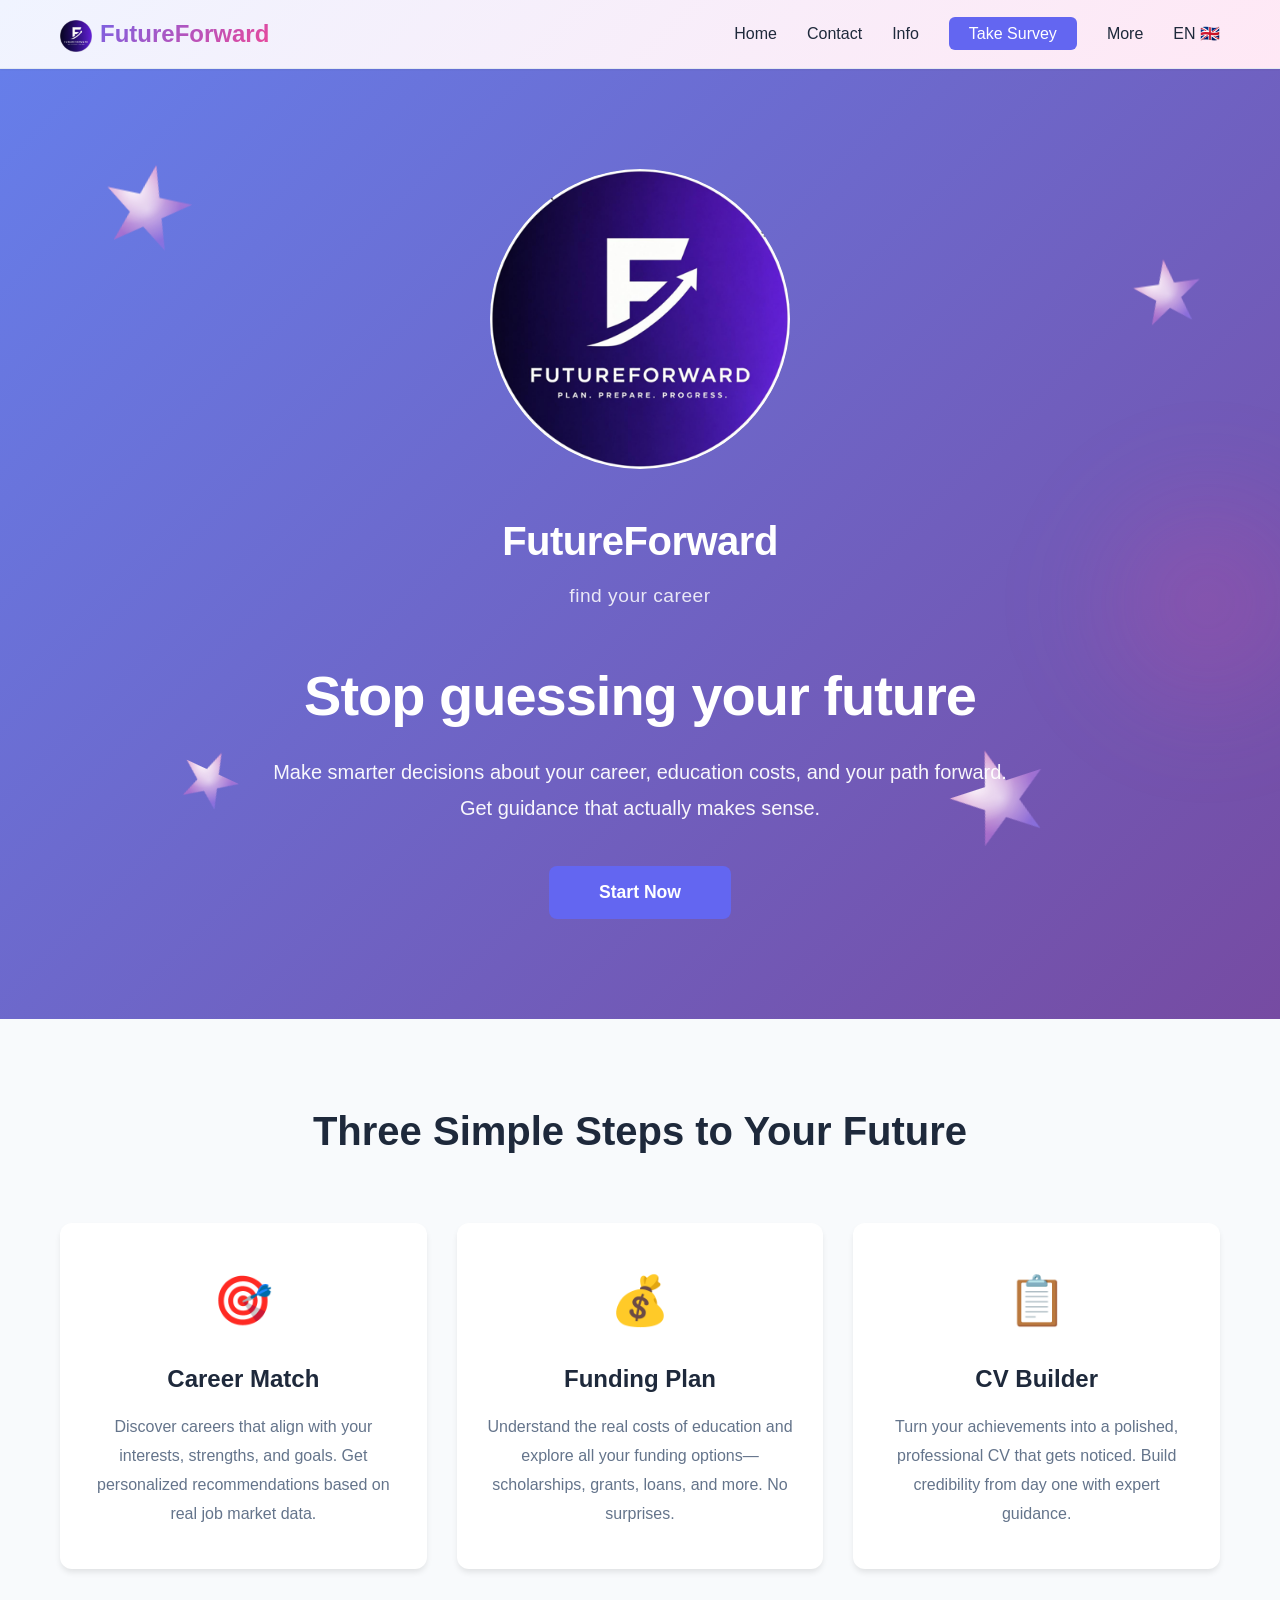
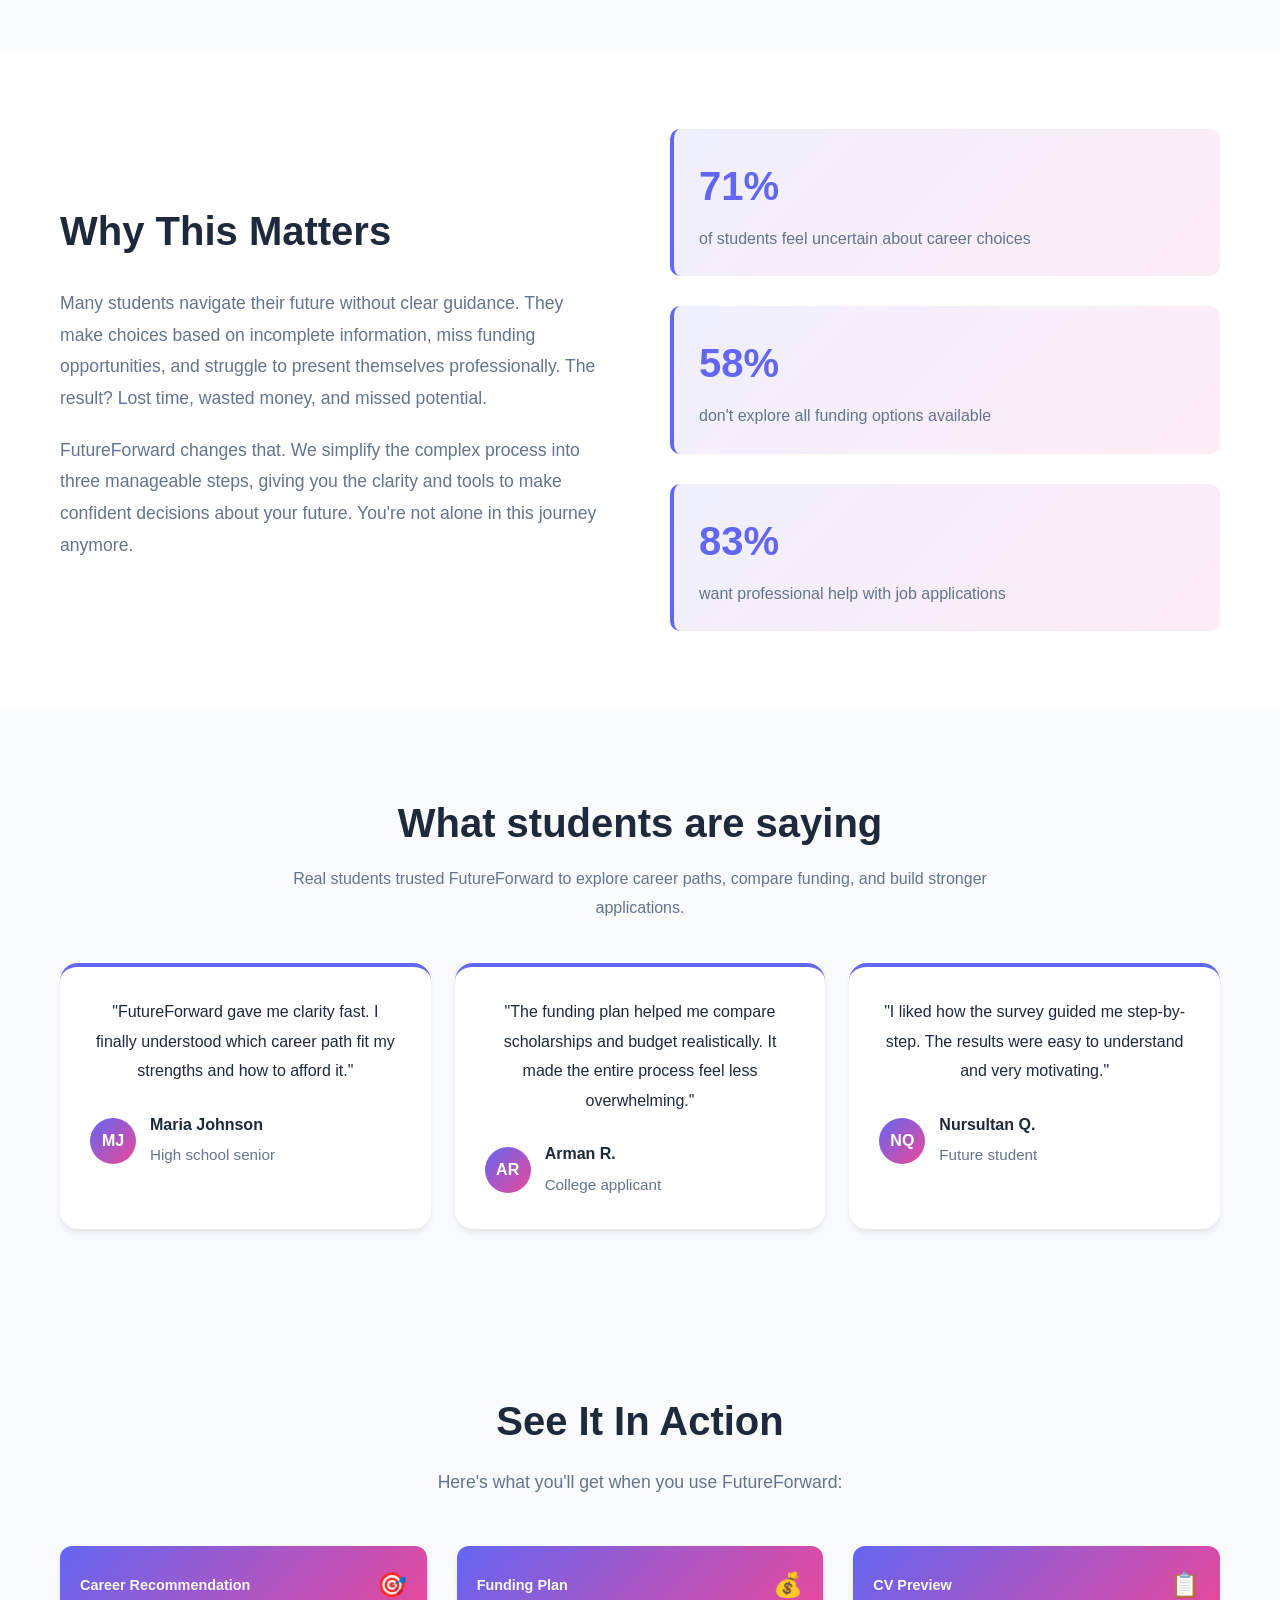
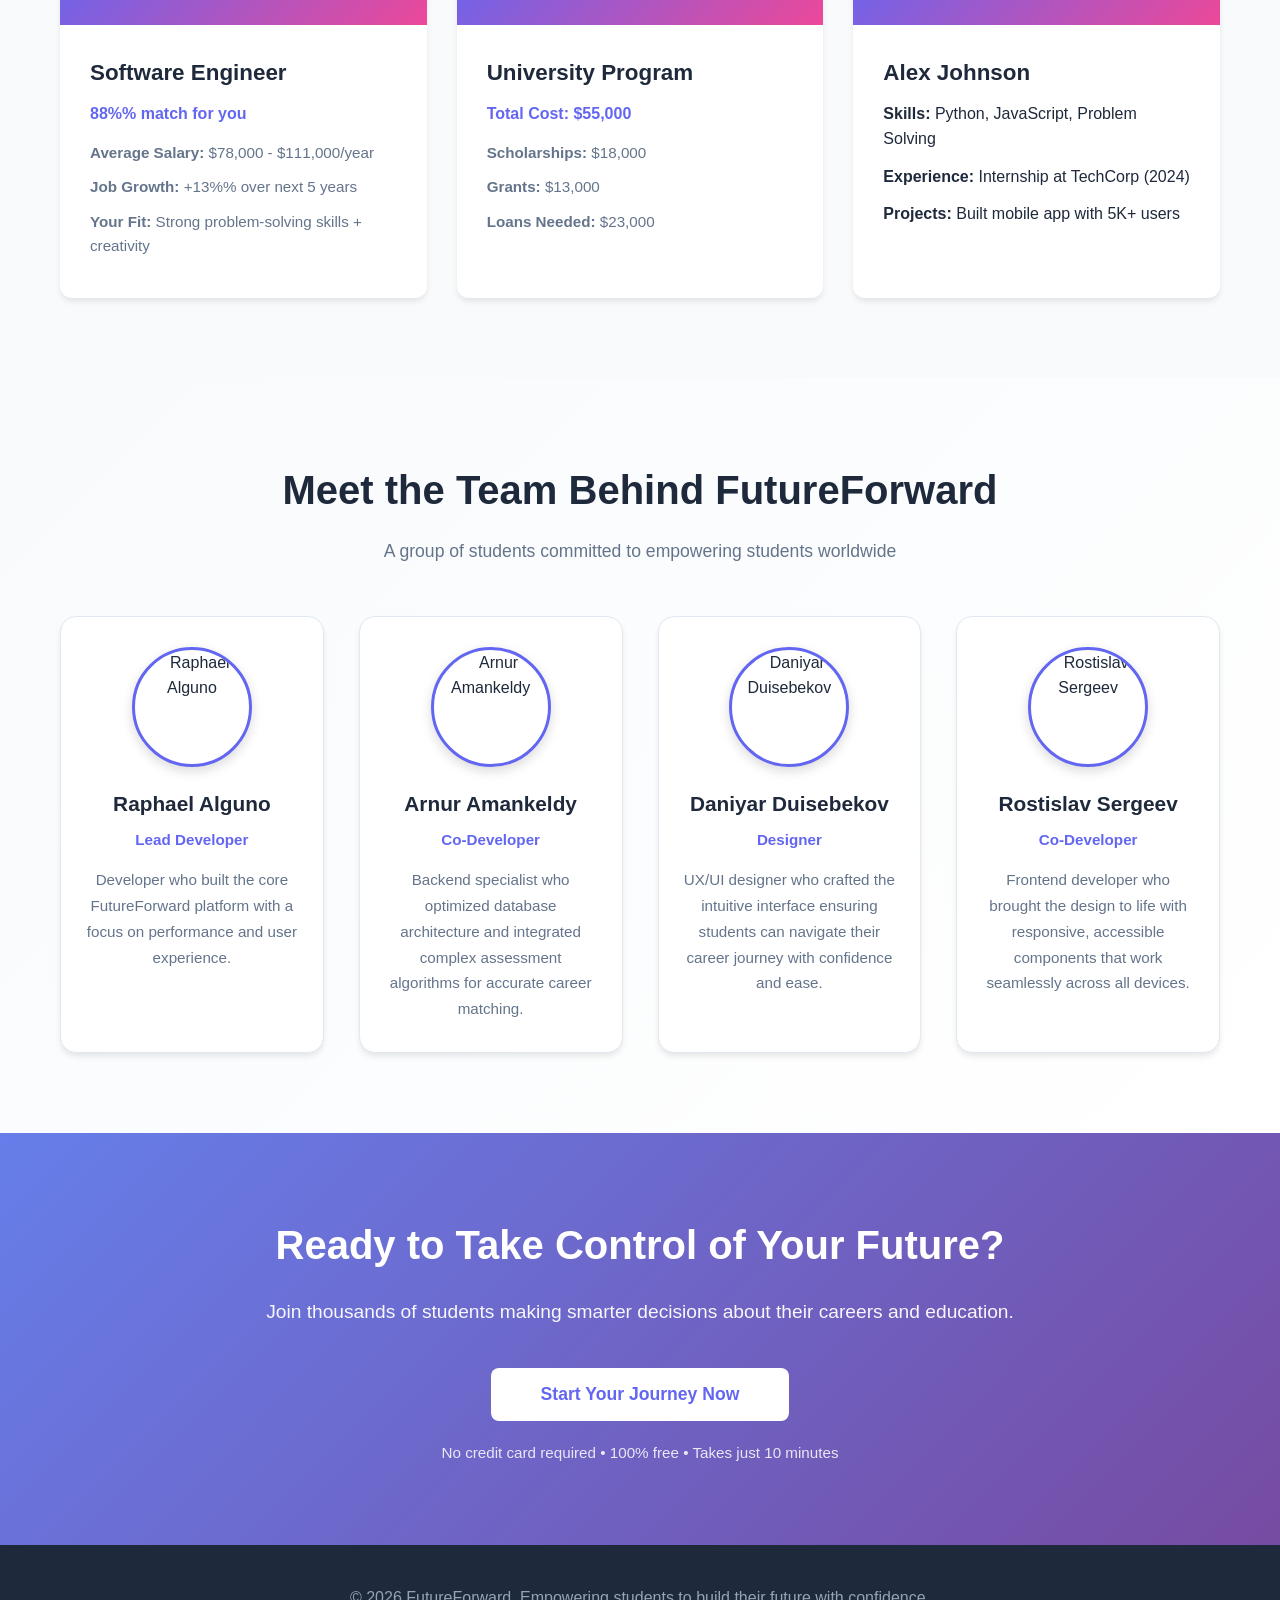
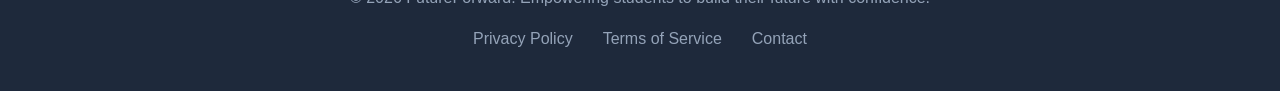
==== commit c44a585f: "6" ====
--- a/index.html
+++ b/index.html
@@ -10,7 +10,7 @@
     <!-- Navigation -->
     <nav class="navbar">
         <div class="container">
-            <div class="logo"><a href="index.html" style="text-decoration: none; color: inherit;">FutureForward</a></div>
+            <div class="logo"><a href="index.html" style="text-decoration: none; color: inherit;"><img src="Images/logo.png" alt="FutureForward Logo" class="navbar-logo">FutureForward</a></div>
             <ul class="nav-links">
                 <li><a href="index.html" data-translate="home">Home</a></li>
                 <li><a href="contact.html" data-translate="contact">Contact</a></li>
--- a/style.css
+++ b/style.css
@@ -107,6 +107,8 @@
     -webkit-background-clip: text;
     -webkit-text-fill-color: transparent;
     background-clip: text;
+    display: inline-flex;
+    align-items: center;
 }
 
 .logo a {
@@ -115,11 +117,13 @@
 }
 
 .navbar-logo {
-    height: 40px;
+    height: 32px;
     width: auto;
-    max-width: 180px;
+    max-width: 40px;
     object-fit: contain;
-    display: block;
+    display: inline-block;
+    margin-right: 8px;
+    vertical-align: middle;
 }
 
 .nav-links {
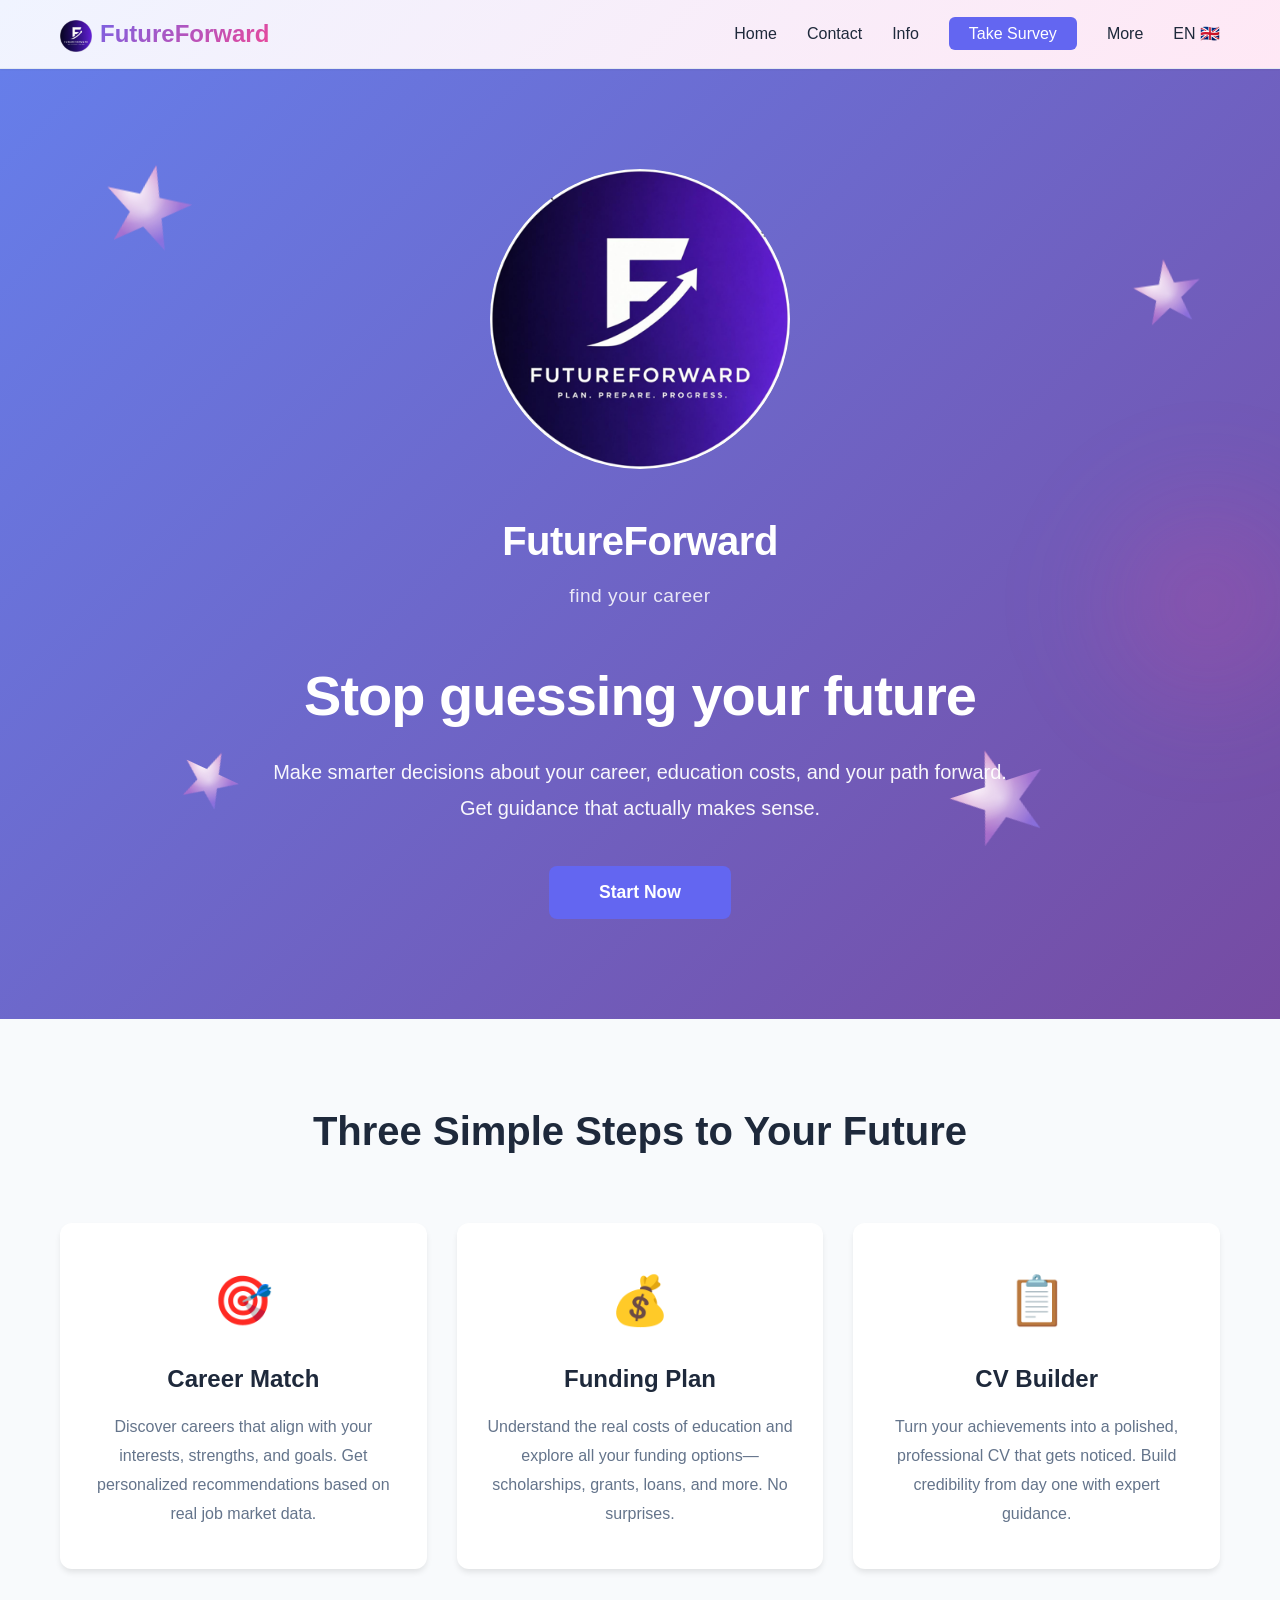
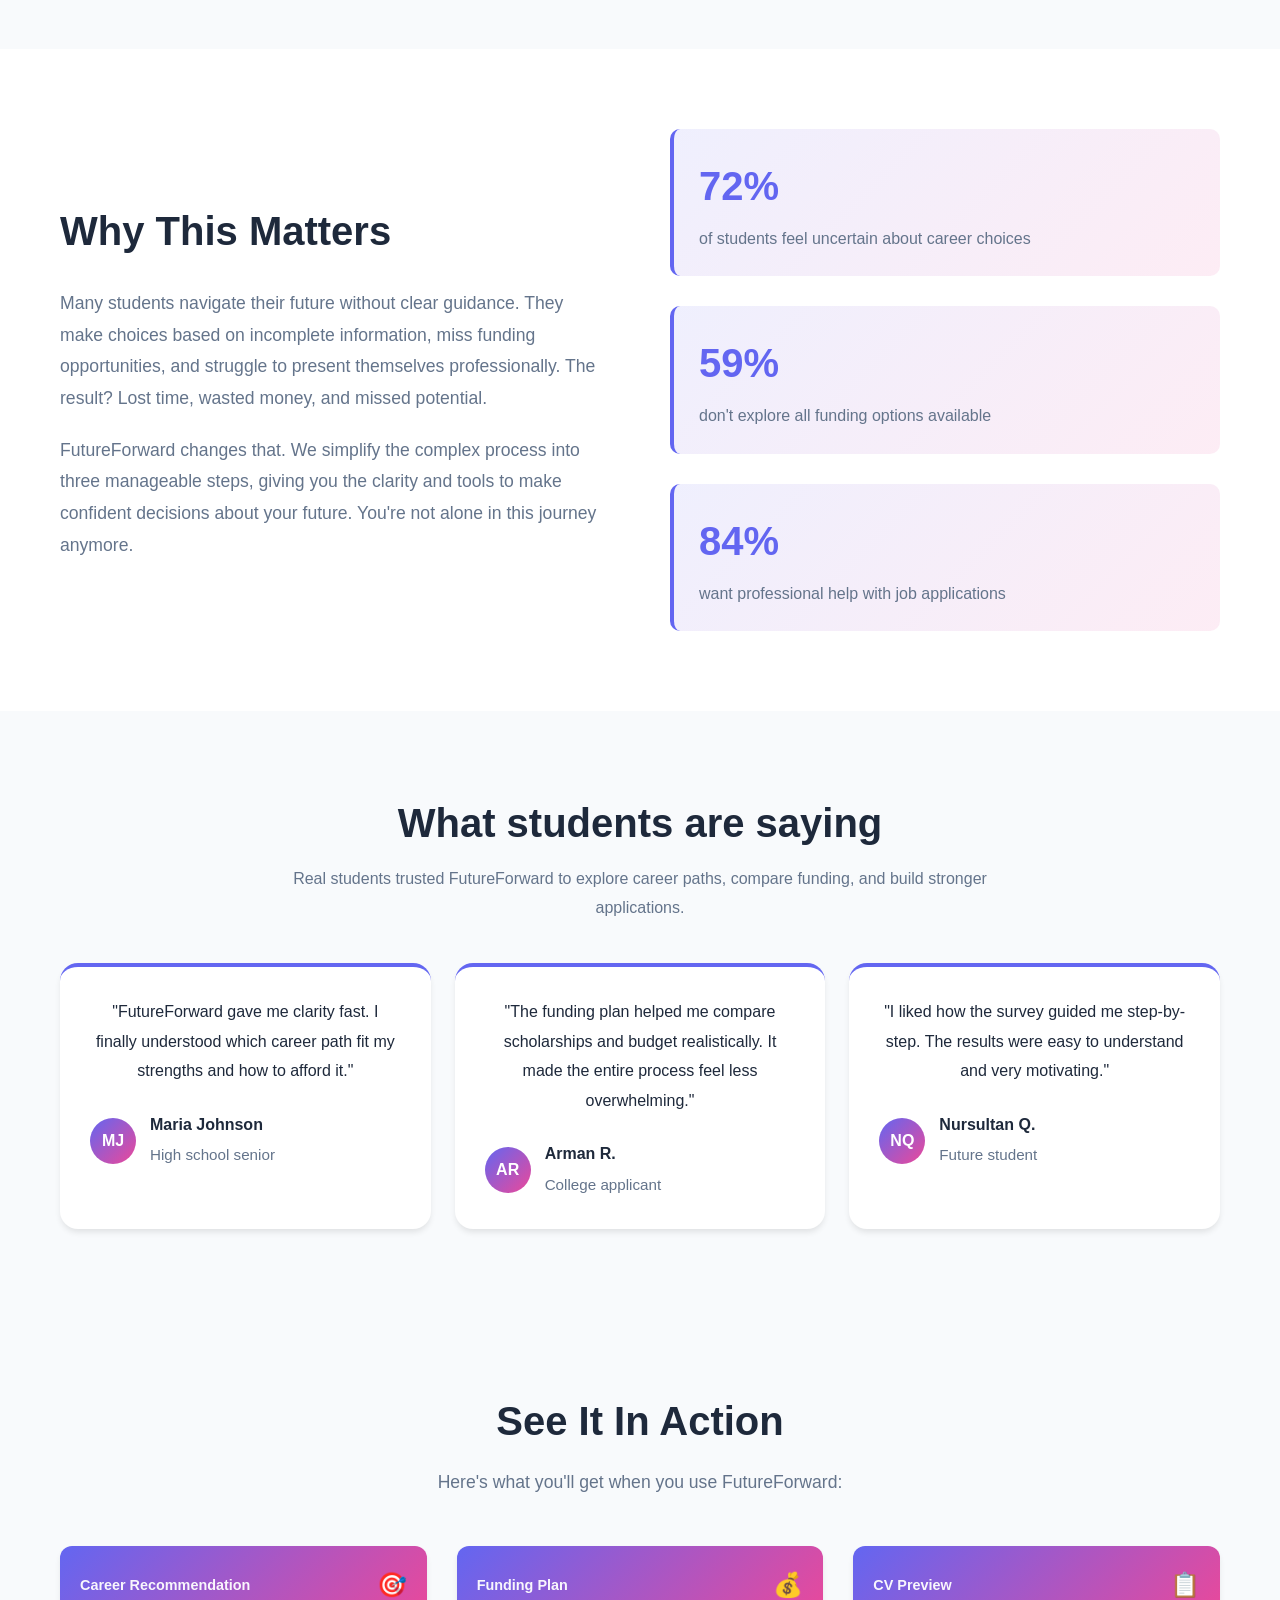
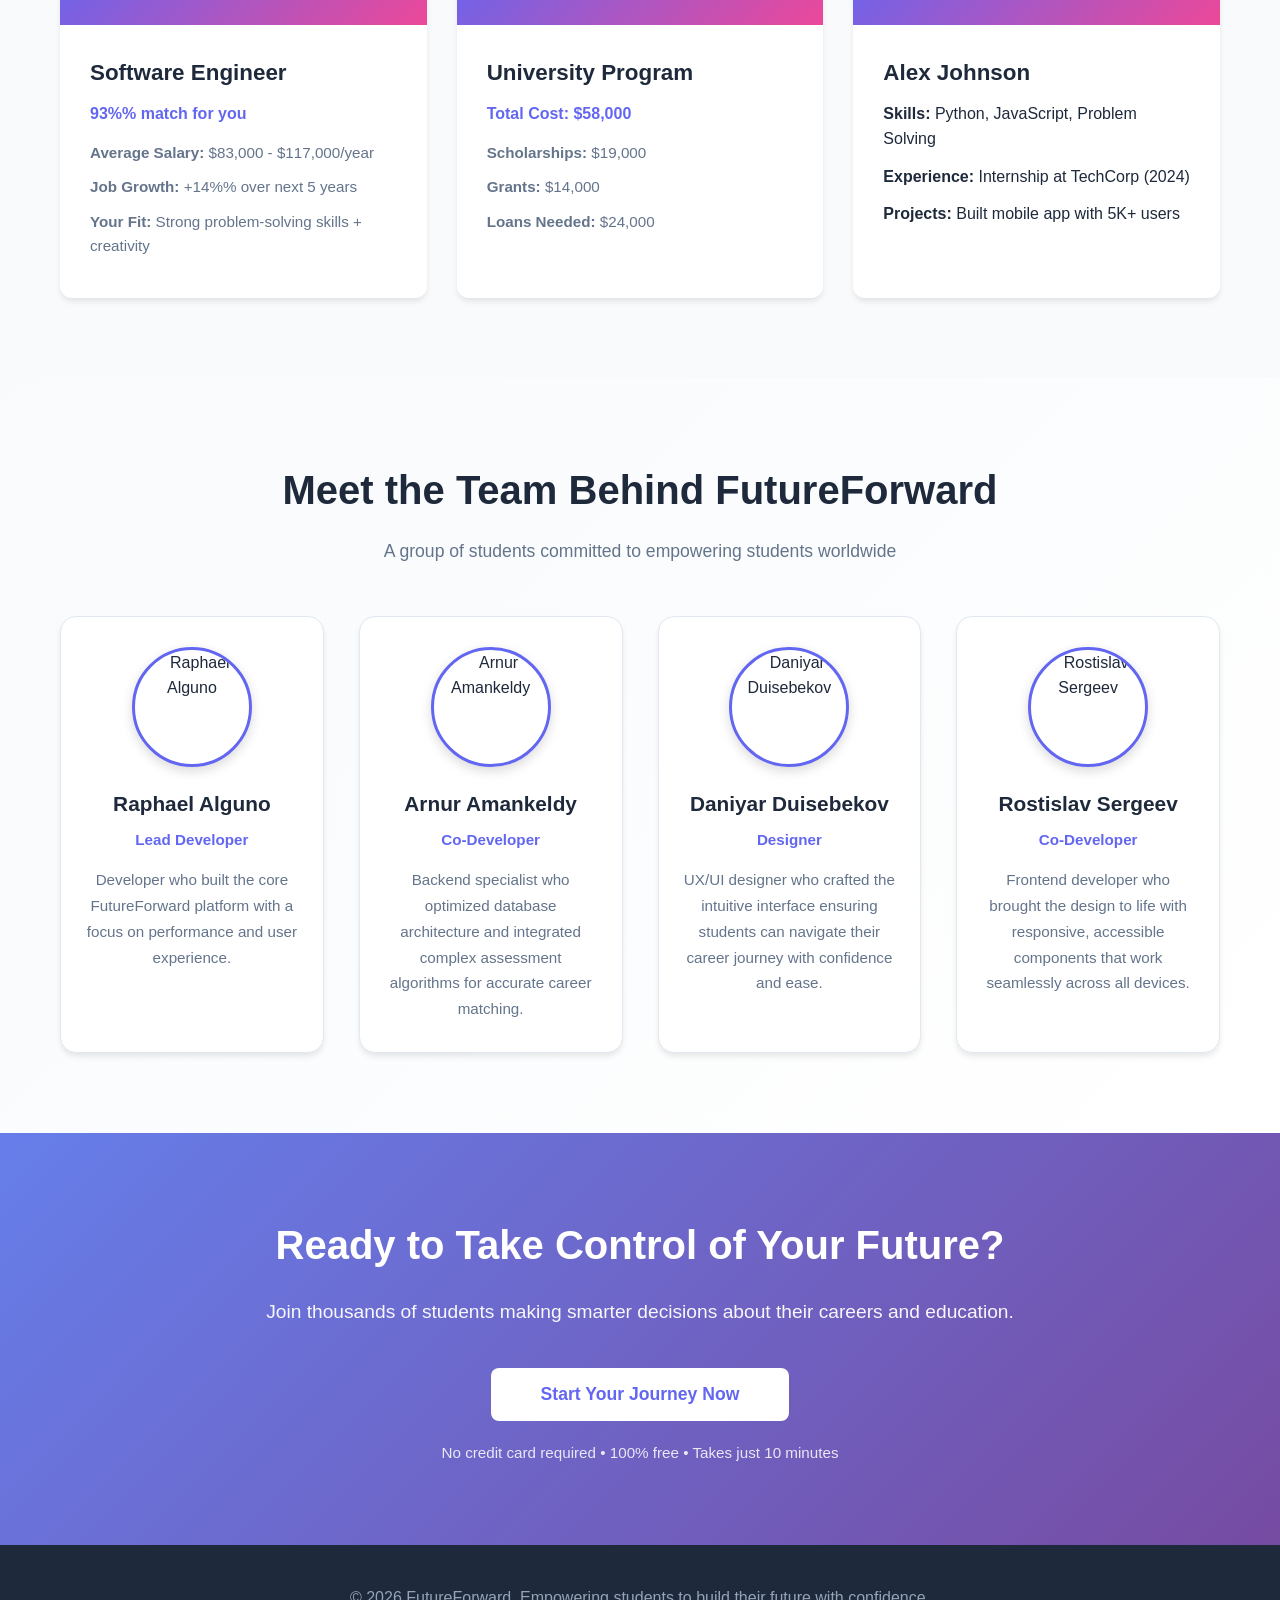
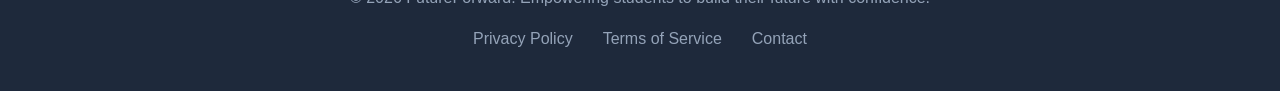
==== commit 175bb43a: "7" ====
--- a/index.html
+++ b/index.html
@@ -5,9 +5,52 @@
     <meta name="viewport" content="width=device-width, initial-scale=1.0">
     <title>FutureForward - Your Path to Success</title>
     <link rel="stylesheet" href="style.css">
+    <link rel="stylesheet" href="space-design.css">
 </head>
 <body>
-    <!-- Navigation -->
+    <!-- SPACE BACKGROUND & DECORATIVE ELEMENTS -->
+    <div class="space-background"></div>
+    <div class="grid-pattern"></div>
+    <div class="gradient-overlay"></div>
+    
+    <!-- STARS -->
+    <div class="star small" style="top: 10%; left: 5%; animation-delay: 0s;"></div>
+    <div class="star medium" style="top: 20%; left: 15%; animation-delay: 1s;"></div>
+    <div class="star large" style="top: 30%; left: 25%; animation-delay: 2s;"></div>
+    <div class="star small" style="top: 15%; left: 35%; animation-delay: 1.5s;"></div>
+    <div class="star medium" style="top: 40%; left: 10%; animation-delay: 2.5s;"></div>
+    <div class="star large" style="top: 50%; left: 85%; animation-delay: 0.5s;"></div>
+    <div class="star small" style="top: 60%; left: 90%; animation-delay: 1s;"></div>
+    <div class="star medium" style="top: 70%; left: 80%; animation-delay: 1.5s;"></div>
+    <div class="star large" style="top: 80%; left: 95%; animation-delay: 2s;"></div>
+    <div class="star small" style="top: 25%; left: 80%; animation-delay: 0.8s;"></div>
+    <div class="star medium" style="top: 75%; left: 20%; animation-delay: 1.2s;"></div>
+    <div class="star large" style="top: 85%; left: 40%; animation-delay: 1.8s;"></div>
+    
+    <!-- PLANETS -->
+    <div class="planet purple" style="width: 150px; height: 150px; top: 5%; left: 8%; animation: float-y 12s ease-in-out infinite;"></div>
+    <div class="planet pink" style="width: 100px; height: 100px; top: 60%; right: 5%; animation: float-y 15s ease-in-out infinite; animation-delay: 2s;"></div>
+    <div class="planet blue" style="width: 120px; height: 120px; bottom: 10%; left: 10%; animation: float-y 14s ease-in-out infinite; animation-delay: 1s;"></div>
+    <div class="planet yellow" style="width: 80px; height: 80px; top: 30%; right: 15%; animation: float-y 16s ease-in-out infinite; animation-delay: 3s;"></div>
+    
+    <!-- GLOW ORBS -->
+    <div class="glow-orb purple" style="width: 300px; height: 300px; top: 10%; left: 5%;"></div>
+    <div class="glow-orb pink" style="width: 250px; height: 250px; bottom: 15%; right: 10%;"></div>
+    <div class="glow-orb blue" style="width: 200px; height: 200px; top: 50%; left: 50%;"></div>
+    
+    <!-- DECORATIVE CIRCLES -->
+    <div class="deco-circle" style="width: 400px; height: 400px; top: 5%; left: 2%;"></div>
+    <div class="deco-circle" style="width: 300px; height: 300px; bottom: 5%; right: 2%;"></div>
+    <div class="deco-circle" style="width: 250px; height: 250px; top: 50%; right: 10%;"></div>
+    
+    <!-- FLOATING LINES -->
+    <div class="floating-line horizontal" style="top: 20%; left: 10%; animation-delay: 0s;"></div>
+    <div class="floating-line horizontal" style="top: 60%; right: 15%; animation-delay: 2s;"></div>
+    <div class="floating-line vertical" style="top: 30%; left: 5%; animation-delay: 1s;"></div>
+    <div class="floating-line vertical" style="bottom: 20%; right: 5%; animation-delay: 3s;"></div>
+    <div class="floating-line diagonal" style="top: 40%; left: 20%; animation-delay: 1.5s;"></div>
+    
+    <!-- NAVIGATION -->
     <nav class="navbar">
         <div class="container">
             <div class="logo"><a href="index.html" style="text-decoration: none; color: inherit;"><img src="Images/logo.png" alt="FutureForward Logo" class="navbar-logo">FutureForward</a></div>
--- a/space-design.css
+++ b/space-design.css
@@ -0,0 +1,232 @@
+/* ============================================
+   SPACE THEME & MAGICAL DESIGN ELEMENTS
+   ============================================ */
+
+/* SPACE BACKGROUND CONTAINER */
+.space-background {
+    position: fixed;
+    top: 0;
+    left: 0;
+    width: 100%;
+    height: 100%;
+    background: linear-gradient(135deg, #0a0e27 0%, #16213e 50%, #0f1d2d 100%);
+    z-index: -1;
+    overflow: hidden;
+}
+
+.space-background::before {
+    content: '';
+    position: absolute;
+    width: 100%;
+    height: 100%;
+    background-image: 
+        radial-gradient(2px 2px at 20% 30%, rgba(255, 255, 255, 0.8), rgba(255, 255, 255, 0)),
+        radial-gradient(2px 2px at 60% 70%, rgba(255, 255, 255, 0.6), rgba(255, 255, 255, 0)),
+        radial-gradient(1px 1px at 50% 50%, rgba(255, 255, 255, 0.9), rgba(255, 255, 255, 0)),
+        radial-gradient(1px 1px at 80% 10%, rgba(255, 255, 255, 0.7), rgba(255, 255, 255, 0)),
+        radial-gradient(2px 2px at 90% 60%, rgba(255, 255, 255, 0.5), rgba(255, 255, 255, 0));
+    background-size: 200% 200%, 150% 150%, 180% 180%, 160% 160%, 220% 220%;
+    background-position: 0% 0%;
+    animation: space-twinkle 20s ease-in-out infinite;
+}
+
+@keyframes space-twinkle {
+    0%, 100% { opacity: 0.8; }
+    50% { opacity: 1; }
+}
+
+/* STARS */
+.star {
+    position: fixed;
+    background: white;
+    border-radius: 50%;
+    z-index: -1;
+    animation: twinkle 3s ease-in-out infinite;
+}
+
+.star.small { width: 1px; height: 1px; opacity: 0.6; }
+.star.medium { width: 2px; height: 2px; opacity: 0.8; }
+.star.large { width: 3px; height: 3px; opacity: 1; }
+
+@keyframes twinkle {
+    0%, 100% { opacity: 0.3; }
+    50% { opacity: 1; }
+}
+
+/* PLANETS */
+.planet {
+    position: fixed;
+    border-radius: 50%;
+    z-index: -1;
+    opacity: 0.8;
+    filter: blur(0.5px);
+}
+
+.planet.purple {
+    background: radial-gradient(circle at 30% 30%, rgba(139, 92, 246, 0.6), rgba(99, 102, 241, 0.2));
+    box-shadow: 0 0 40px rgba(139, 92, 246, 0.3), inset -20px -20px 40px rgba(0, 0, 0, 0.3);
+}
+
+.planet.pink {
+    background: radial-gradient(circle at 40% 40%, rgba(236, 72, 153, 0.5), rgba(236, 72, 153, 0.1));
+    box-shadow: 0 0 30px rgba(236, 72, 153, 0.25), inset -15px -15px 30px rgba(0, 0, 0, 0.2);
+}
+
+.planet.blue {
+    background: radial-gradient(circle at 35% 35%, rgba(59, 130, 246, 0.4), rgba(59, 130, 246, 0.05));
+    box-shadow: 0 0 35px rgba(59, 130, 246, 0.2), inset -18px -18px 35px rgba(0, 0, 0, 0.25);
+}
+
+.planet.yellow {
+    background: radial-gradient(circle at 40% 40%, rgba(245, 158, 11, 0.4), rgba(245, 158, 11, 0.05));
+    box-shadow: 0 0 30px rgba(245, 158, 11, 0.2), inset -15px -15px 30px rgba(0, 0, 0, 0.2);
+}
+
+/* GRID PATTERN */
+.grid-pattern {
+    position: fixed;
+    width: 100%;
+    height: 100%;
+    background-image: 
+        linear-gradient(rgba(99, 102, 241, 0.05) 1px, transparent 1px),
+        linear-gradient(90deg, rgba(99, 102, 241, 0.05) 1px, transparent 1px);
+    background-size: 100px 100px;
+    z-index: -1;
+}
+
+/* FLOATING LINES */
+.floating-line {
+    position: fixed;
+    background: linear-gradient(90deg, transparent, rgba(99, 102, 241, 0.3), transparent);
+    z-index: -1;
+}
+
+.floating-line.horizontal {
+    width: 200px;
+    height: 1px;
+}
+
+.floating-line.vertical {
+    width: 1px;
+    height: 200px;
+}
+
+.floating-line.diagonal {
+    width: 150px;
+    height: 1px;
+    transform: rotate(45deg);
+}
+
+@keyframes float-x {
+    0%, 100% { transform: translateX(0px); }
+    50% { transform: translateX(20px); }
+}
+
+@keyframes float-y {
+    0%, 100% { transform: translateY(0px); }
+    50% { transform: translateY(20px); }
+}
+
+.floating-line {
+    animation: float-x 6s ease-in-out infinite;
+}
+
+.floating-line.vertical {
+    animation: float-y 8s ease-in-out infinite;
+}
+
+/* GLOW ORBS */
+.glow-orb {
+    position: fixed;
+    border-radius: 50%;
+    z-index: -1;
+    filter: blur(20px);
+    opacity: 0.4;
+}
+
+.glow-orb.purple {
+    background: rgba(139, 92, 246, 0.6);
+}
+
+.glow-orb.pink {
+    background: rgba(236, 72, 153, 0.5);
+}
+
+.glow-orb.blue {
+    background: rgba(59, 130, 246, 0.4);
+}
+
+@keyframes pulse-glow {
+    0%, 100% { opacity: 0.3; transform: scale(1); }
+    50% { opacity: 0.6; transform: scale(1.1); }
+}
+
+.glow-orb {
+    animation: pulse-glow 8s ease-in-out infinite;
+}
+
+/* DECORATIVE CIRCLES */
+.deco-circle {
+    position: fixed;
+    border: 1px solid rgba(99, 102, 241, 0.2);
+    border-radius: 50%;
+    z-index: -1;
+}
+
+@keyframes rotate-slow {
+    0% { transform: rotate(0deg); }
+    100% { transform: rotate(360deg); }
+}
+
+.deco-circle {
+    animation: rotate-slow 20s linear infinite;
+}
+
+/* PARALLAX POSITIONING */
+.parallax-layer {
+    position: fixed;
+    width: 100%;
+    height: 100%;
+    z-index: -1;
+}
+
+.parallax-layer.slow {
+    --speed: 0.05;
+}
+
+.parallax-layer.medium {
+    --speed: 0.1;
+}
+
+.parallax-layer.fast {
+    --speed: 0.2;
+}
+
+/* GRADIENT EFFECTS */
+.gradient-overlay {
+    position: fixed;
+    width: 100%;
+    height: 100%;
+    background: 
+        radial-gradient(ellipse at 20% 50%, rgba(99, 102, 241, 0.1) 0%, transparent 50%),
+        radial-gradient(ellipse at 80% 80%, rgba(236, 72, 153, 0.1) 0%, transparent 50%);
+    z-index: -1;
+    pointer-events: none;
+}
+
+/* CONTENT RELATIVE POSITIONING */
+body {
+    position: relative;
+}
+
+body::before {
+    content: '';
+    position: fixed;
+    top: 0;
+    left: 0;
+    width: 100%;
+    height: 100%;
+    background: linear-gradient(to bottom, rgba(255, 255, 255, 0), rgba(248, 250, 252, 0.02));
+    z-index: -1;
+    pointer-events: none;
+}
